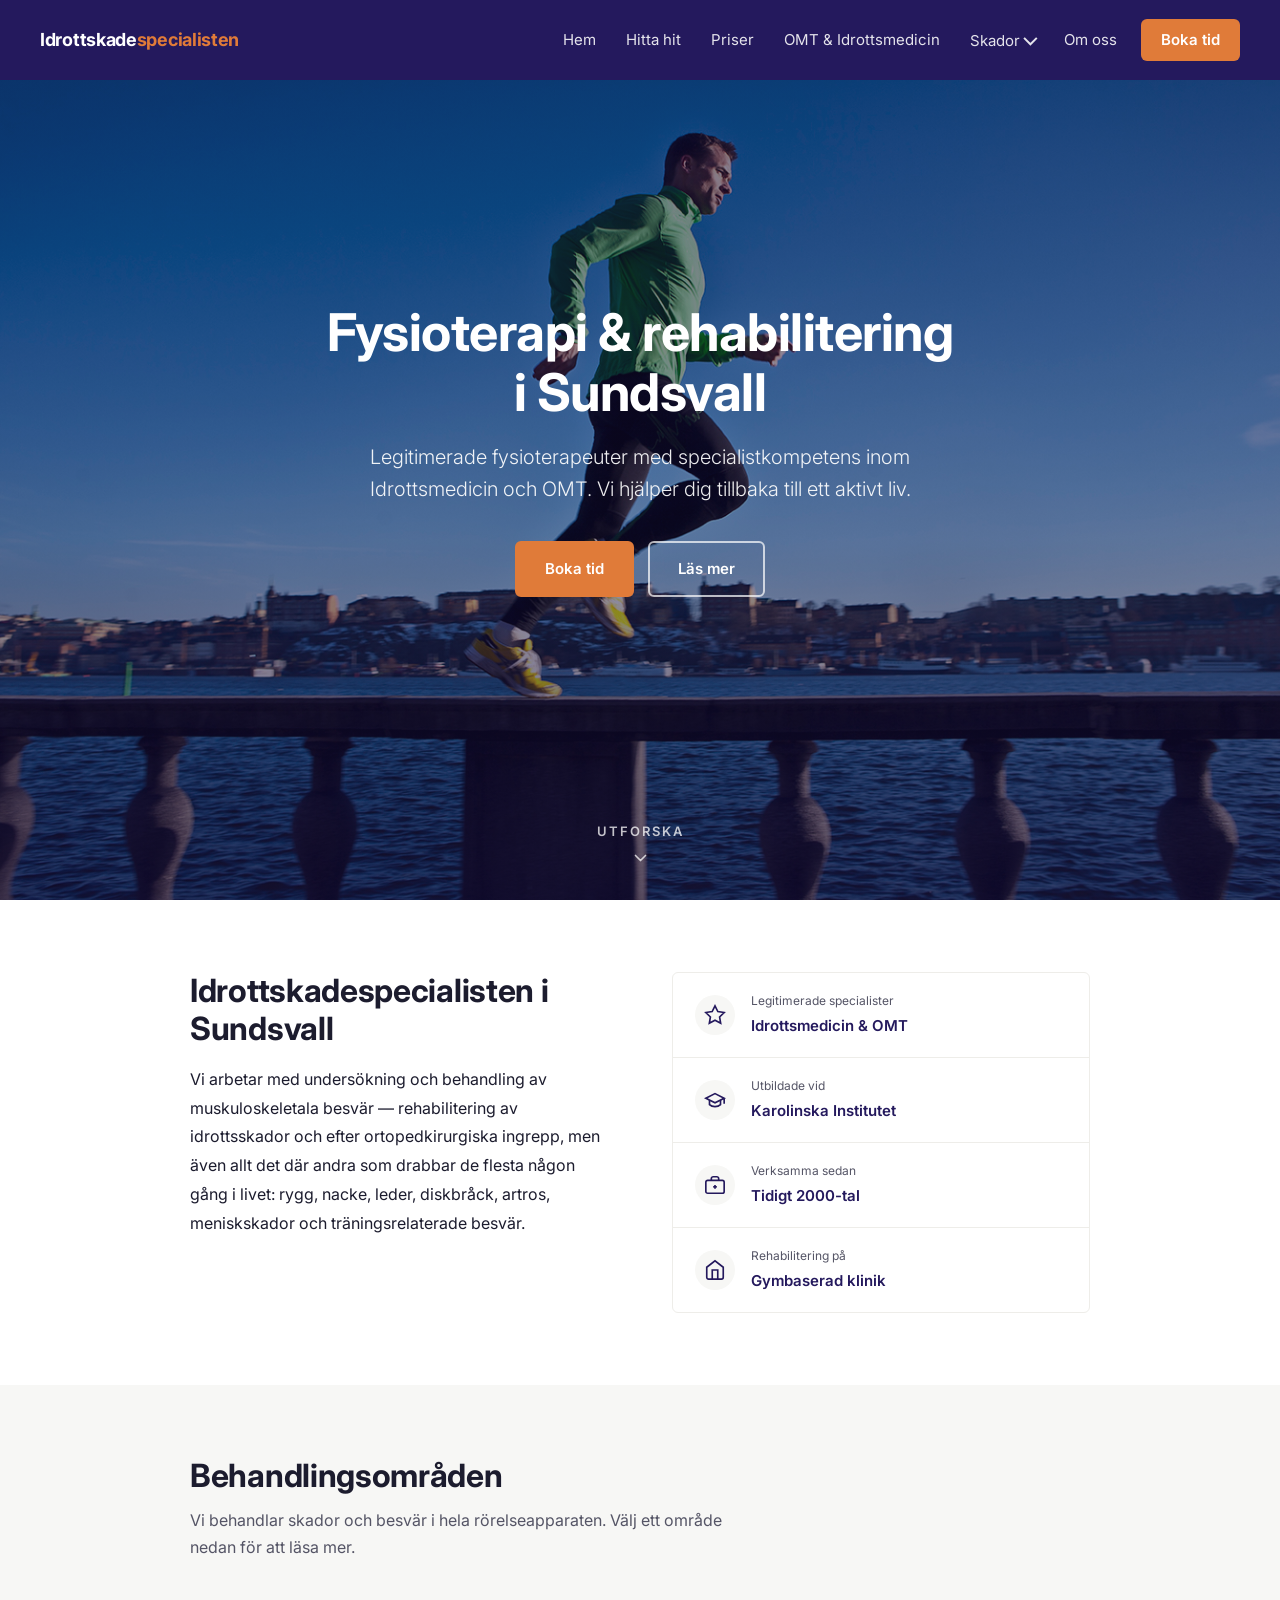
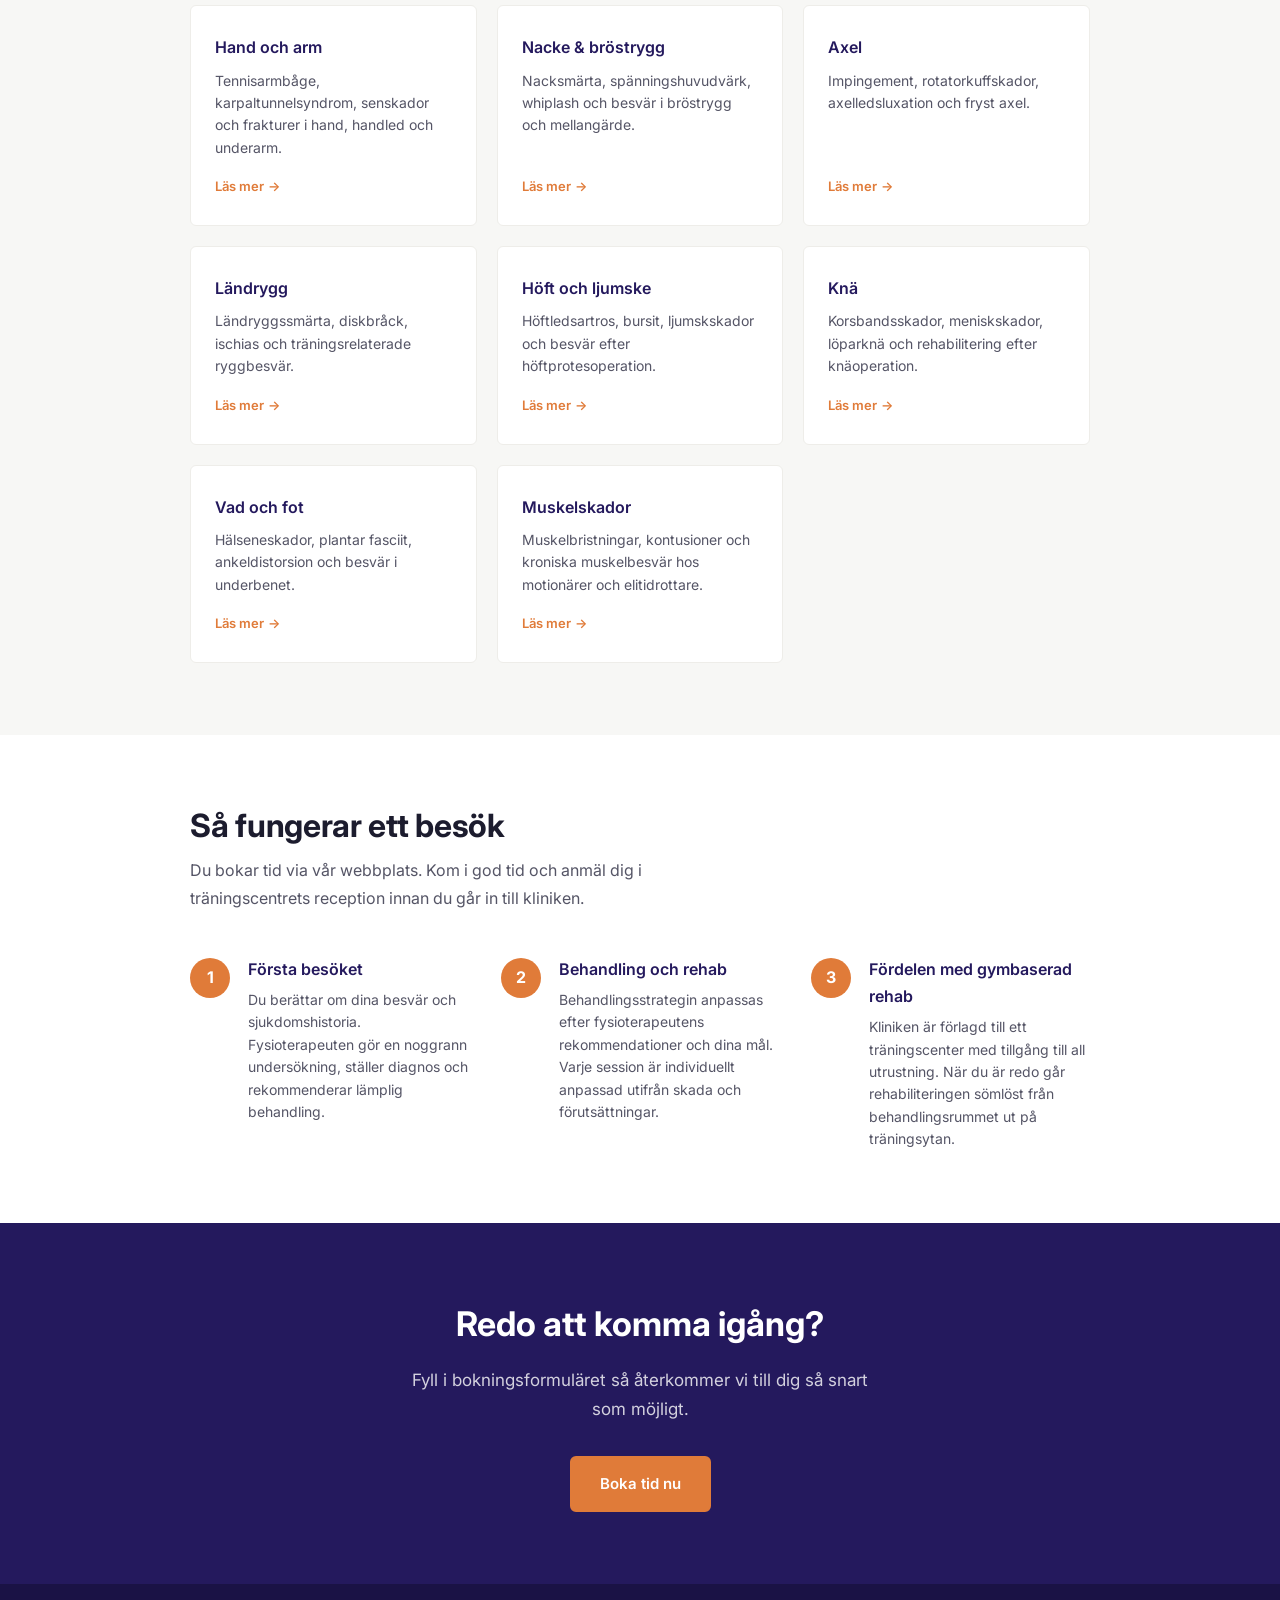
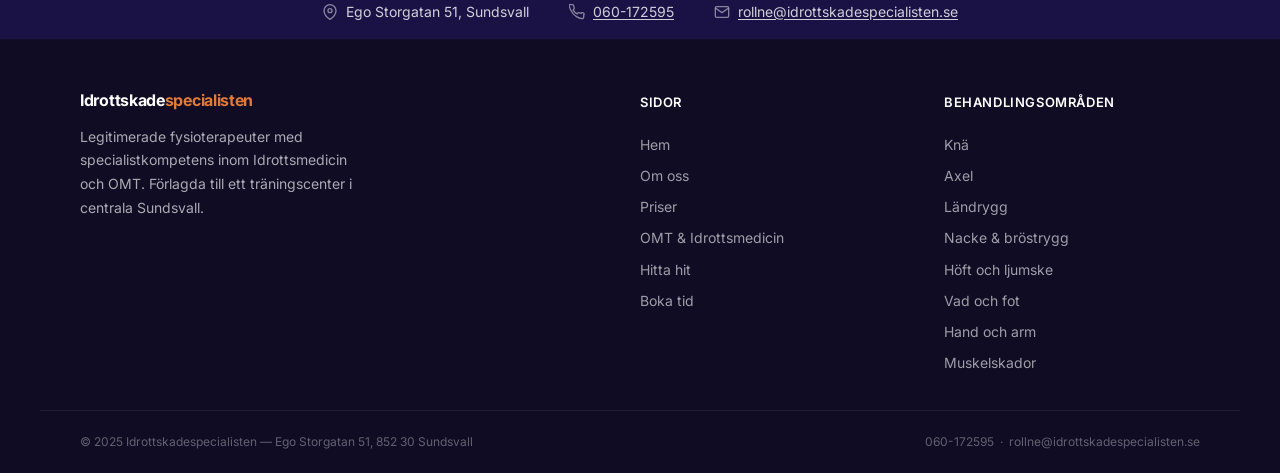
==== index.html @ f36bd12b "Initial production build" ====
<!DOCTYPE html>
<html lang="sv">
<head>
  <meta charset="UTF-8">
  <meta name="viewport" content="width=device-width, initial-scale=1.0">
  <title>Idrottskadespecialisten – Fysioterapi &amp; Rehab i Sundsvall</title>
  <meta name="description" content="Legitimerade fysioterapeuter med specialistkompetens inom Idrottsmedicin och OMT. Vi behandlar muskuloskeletala besvär, idrottsskador och rehabiliterar efter operation. Boka tid i Sundsvall.">
  <link rel="canonical" href="https://idrottskadespecialisten.se/">
  <meta property="og:title" content="Idrottskadespecialisten – Fysioterapi &amp; Rehab i Sundsvall">
  <meta property="og:description" content="Legitimerade fysioterapeuter med specialistkompetens inom Idrottsmedicin och OMT. Boka tid i Sundsvall.">
  <meta property="og:type" content="website">
  <meta property="og:url" content="https://idrottskadespecialisten.se/">
  <meta property="og:locale" content="sv_SE">
  <link rel="icon" type="image/png" href="images/favicon.png">
  <link rel="preconnect" href="https://fonts.googleapis.com">
  <link rel="preconnect" href="https://fonts.gstatic.com" crossorigin>
  <link href="https://fonts.googleapis.com/css2?family=Inter:wght@300;400;600;700&display=swap" rel="stylesheet">
  <link rel="stylesheet" href="css/style.css">
  <script type="application/ld+json">
  {
    "@context": "https://schema.org",
    "@type": "MedicalBusiness",
    "name": "Idrottskadespecialisten",
    "description": "Fysioterapi, rehabilitering och behandling av idrottsskador och muskuloskeletala besvär i Sundsvall",
    "url": "https://idrottskadespecialisten.se",
    "telephone": "060-172595",
    "email": "rollne@idrottskadespecialisten.se",
    "address": {
      "@type": "PostalAddress",
      "streetAddress": "Ego Storgatan 51",
      "addressLocality": "Sundsvall",
      "postalCode": "852 30",
      "addressCountry": "SE"
    },
    "medicalSpecialty": ["Physiotherapy", "Sports Medicine"],
    "employee": [
      {
        "@type": "Person",
        "name": "Tobias Rollne",
        "jobTitle": "Legitimerad fysioterapeut, specialist Idrottsmedicin & OMT"
      },
      {
        "@type": "Person",
        "name": "Beatrice Rollne",
        "jobTitle": "Legitimerad fysioterapeut, specialist Idrottsmedicin & OMT"
      }
    ]
  }
  </script>
</head>
<body>

<a class="skip-link" href="#main">Hoppa till innehåll</a>

<!-- ===================== HEADER / NAV ===================== -->
<header class="site-header">
  <div class="nav-inner">
    <a href="/" class="site-logo">Idrottskade<span>specialisten</span></a>

    <nav aria-label="Huvudmeny">
      <ul class="nav-list">
        <li><a href="/">Hem</a></li>
        <li><a href="/hitta-hit/">Hitta hit</a></li>
        <li><a href="/priser/">Priser</a></li>
        <li><a href="/omt-idrottsmedicin/">OMT &amp; Idrottsmedicin</a></li>
        <li class="has-dropdown">
          <button aria-expanded="false" aria-haspopup="true">
            Skador <span class="chevron" aria-hidden="true"></span>
          </button>
          <ul class="dropdown" role="menu">
            <li><a href="/hand-arm/" role="menuitem">Hand och arm</a></li>
            <li><a href="/nacke/" role="menuitem">Nacke &amp; bröstrygg</a></li>
            <li><a href="/axel/" role="menuitem">Axel</a></li>
            <li><a href="/landrygg/" role="menuitem">Ländrygg</a></li>
            <li><a href="/hoft-ljumske/" role="menuitem">Höft och ljumske</a></li>
            <li><a href="/knaled/" role="menuitem">Knä</a></li>
            <li><a href="/vad-fot/" role="menuitem">Vad och fot</a></li>
            <li><a href="/muskelskador/" role="menuitem">Muskelskador</a></li>
          </ul>
        </li>
        <li><a href="/om-oss/">Om oss</a></li>
        <li><a href="/bokning/" class="nav-book">Boka tid</a></li>
      </ul>
    </nav>

    <button class="nav-toggle" id="nav-toggle" aria-label="Öppna meny" aria-expanded="false" aria-controls="nav-mobile">
      <span></span><span></span><span></span>
    </button>
  </div>
</header>

<!-- Mobile nav -->
<nav id="nav-mobile" class="nav-mobile" aria-label="Mobilmeny">
  <a href="/">Hem</a>
  <a href="/hitta-hit/">Hitta hit</a>
  <a href="/priser/">Priser</a>
  <a href="/omt-idrottsmedicin/">OMT &amp; Idrottsmedicin</a>
  <div class="sub-group">
    <a href="/hand-arm/">Hand och arm</a>
    <a href="/nacke/">Nacke &amp; bröstrygg</a>
    <a href="/axel/">Axel</a>
    <a href="/landrygg/">Ländrygg</a>
    <a href="/hoft-ljumske/">Höft och ljumske</a>
    <a href="/knaled/">Knä</a>
    <a href="/vad-fot/">Vad och fot</a>
    <a href="/muskelskador/">Muskelskador</a>
  </div>
  <a href="/om-oss/">Om oss</a>
  <a href="/bokning/" class="book-mobile">Boka tid</a>
</nav>

<!-- ===================== HERO ===================== -->
<section class="hero" aria-label="Välkommen">
  <div class="hero-content">
    <h1>Fysioterapi &amp; rehabilitering i Sundsvall</h1>
    <p>Legitimerade fysioterapeuter med specialistkompetens inom Idrottsmedicin och OMT. Vi hjälper dig tillbaka till ett aktivt liv.</p>
    <div class="hero-actions">
      <a href="/bokning/" class="btn btn-primary">Boka tid</a>
      <a href="#main" class="btn btn-outline">Läs mer</a>
    </div>
  </div>
  <div class="hero-scroll" aria-hidden="true">
    <span>Utforska</span>
    <svg width="20" height="20" viewBox="0 0 24 24" fill="none" stroke="currentColor" stroke-width="2" stroke-linecap="round" stroke-linejoin="round"><polyline points="6 9 12 15 18 9"></polyline></svg>
  </div>
</section>

<!-- ===================== MAIN ===================== -->
<main id="main">

  <!-- Intro -->
  <section class="section" aria-labelledby="intro-heading">
    <div class="container">
      <div class="intro-layout">

        <div class="intro-text">
          <h2 class="section-heading" id="intro-heading">Idrottskadespecialisten i Sundsvall</h2>
          <div class="prose">
            <p>Vi arbetar med undersökning och behandling av muskuloskeletala besvär — rehabilitering av idrottsskador och efter ortopedkirurgiska ingrepp, men även allt det där andra som drabbar de flesta någon gång i livet: rygg, nacke, leder, diskbråck, artros, meniskskador och träningsrelaterade besvär.</p>
          </div>
        </div>

        <div class="intro-credentials">
          <div class="credential">
            <div class="credential-icon" aria-hidden="true">
              <svg width="22" height="22" viewBox="0 0 24 24" fill="none" stroke="currentColor" stroke-width="1.8"><path d="M12 2l3.09 6.26L22 9.27l-5 4.87 1.18 6.88L12 17.77l-6.18 3.25L7 14.14 2 9.27l6.91-1.01L12 2z"/></svg>
            </div>
            <div>
              <p class="credential-label">Legitimerade specialister</p>
              <p class="credential-value">Idrottsmedicin &amp; OMT</p>
            </div>
          </div>
          <div class="credential">
            <div class="credential-icon" aria-hidden="true">
              <svg width="22" height="22" viewBox="0 0 24 24" fill="none" stroke="currentColor" stroke-width="1.8"><path d="M22 10v6M2 10l10-5 10 5-10 5z"/><path d="M6 12v5c3 3 9 3 12 0v-5"/></svg>
            </div>
            <div>
              <p class="credential-label">Utbildade vid</p>
              <p class="credential-value">Karolinska Institutet</p>
            </div>
          </div>
          <div class="credential">
            <div class="credential-icon" aria-hidden="true">
              <svg width="22" height="22" viewBox="0 0 24 24" fill="none" stroke="currentColor" stroke-width="1.8"><rect x="2" y="7" width="20" height="14" rx="2"/><path d="M16 7V5a2 2 0 00-2-2h-4a2 2 0 00-2 2v2"/><line x1="12" y1="12" x2="12" y2="16"/><line x1="10" y1="14" x2="14" y2="14"/></svg>
            </div>
            <div>
              <p class="credential-label">Verksamma sedan</p>
              <p class="credential-value">Tidigt 2000-tal</p>
            </div>
          </div>
          <div class="credential">
            <div class="credential-icon" aria-hidden="true">
              <svg width="22" height="22" viewBox="0 0 24 24" fill="none" stroke="currentColor" stroke-width="1.8"><path d="M3 9l9-7 9 7v11a2 2 0 01-2 2H5a2 2 0 01-2-2z"/><polyline points="9 22 9 12 15 12 15 22"/></svg>
            </div>
            <div>
              <p class="credential-label">Rehabilitering på</p>
              <p class="credential-value">Gymbaserad klinik</p>
            </div>
          </div>
        </div>

      </div>
    </div>
  </section>

  <!-- Treatment areas -->
  <section class="section section-alt" aria-labelledby="skador-heading">
    <div class="container">
      <h2 class="section-heading" id="skador-heading">Behandlingsområden</h2>
      <p class="section-sub">Vi behandlar skador och besvär i hela rörelseapparaten. Välj ett område nedan för att läsa mer.</p>
      <div class="cards-grid">
        <a href="/hand-arm/" class="card">
          <h3>Hand och arm</h3>
          <p>Tennisarmbåge, karpaltunnelsyndrom, senskador och frakturer i hand, handled och underarm.</p>
          <span class="card-arrow">Läs mer</span>
        </a>
        <a href="/nacke/" class="card">
          <h3>Nacke &amp; bröstrygg</h3>
          <p>Nacksmärta, spänningshuvudvärk, whiplash och besvär i bröstrygg och mellangärde.</p>
          <span class="card-arrow">Läs mer</span>
        </a>
        <a href="/axel/" class="card">
          <h3>Axel</h3>
          <p>Impingement, rotatorkuffskador, axelledsluxation och fryst axel.</p>
          <span class="card-arrow">Läs mer</span>
        </a>
        <a href="/landrygg/" class="card">
          <h3>Ländrygg</h3>
          <p>Ländryggssmärta, diskbråck, ischias och träningsrelaterade ryggbesvär.</p>
          <span class="card-arrow">Läs mer</span>
        </a>
        <a href="/hoft-ljumske/" class="card">
          <h3>Höft och ljumske</h3>
          <p>Höftledsartros, bursit, ljumskskador och besvär efter höftprotesoperation.</p>
          <span class="card-arrow">Läs mer</span>
        </a>
        <a href="/knaled/" class="card">
          <h3>Knä</h3>
          <p>Korsbandsskador, meniskskador, löparknä och rehabilitering efter knäoperation.</p>
          <span class="card-arrow">Läs mer</span>
        </a>
        <a href="/vad-fot/" class="card">
          <h3>Vad och fot</h3>
          <p>Hälseneskador, plantar fasciit, ankeldistorsion och besvär i underbenet.</p>
          <span class="card-arrow">Läs mer</span>
        </a>
        <a href="/muskelskador/" class="card">
          <h3>Muskelskador</h3>
          <p>Muskelbristningar, kontusioner och kroniska muskelbesvär hos motionärer och elitidrottare.</p>
          <span class="card-arrow">Läs mer</span>
        </a>
      </div>
    </div>
  </section>

  <!-- How a visit works -->
  <section class="section" aria-labelledby="besok-heading">
    <div class="container">
      <h2 class="section-heading" id="besok-heading">Så fungerar ett besök</h2>
      <p class="section-sub">Du bokar tid via vår webbplats. Kom i god tid och anmäl dig i träningscentrets reception innan du går in till kliniken.</p>
      <div class="steps">
        <div class="step">
          <div class="step-num" aria-hidden="true">1</div>
          <div class="step-body">
            <h3>Första besöket</h3>
            <p>Du berättar om dina besvär och sjukdomshistoria. Fysioterapeuten gör en noggrann undersökning, ställer diagnos och rekommenderar lämplig behandling.</p>
          </div>
        </div>
        <div class="step">
          <div class="step-num" aria-hidden="true">2</div>
          <div class="step-body">
            <h3>Behandling och rehab</h3>
            <p>Behandlingsstrategin anpassas efter fysioterapeutens rekommendationer och dina mål. Varje session är individuellt anpassad utifrån skada och förutsättningar.</p>
          </div>
        </div>
        <div class="step">
          <div class="step-num" aria-hidden="true">3</div>
          <div class="step-body">
            <h3>Fördelen med gymbaserad rehab</h3>
            <p>Kliniken är förlagd till ett träningscenter med tillgång till all utrustning. När du är redo går rehabiliteringen sömlöst från behandlingsrummet ut på träningsytan.</p>
          </div>
        </div>
      </div>
    </div>
  </section>

  <!-- CTA -->
  <section class="cta-banner" aria-labelledby="cta-heading">
    <h2 id="cta-heading">Redo att komma igång?</h2>
    <p>Fyll i bokningsformuläret så återkommer vi till dig så snart som möjligt.</p>
    <a href="/bokning/" class="btn btn-primary">Boka tid nu</a>
  </section>

</main>

<!-- ===================== INFO STRIP ===================== -->
<div class="info-strip" aria-label="Kontaktinformation">
  <div class="info-item">
    <svg width="16" height="16" viewBox="0 0 24 24" fill="none" stroke="currentColor" stroke-width="2" aria-hidden="true"><path d="M21 10c0 7-9 13-9 13s-9-6-9-13a9 9 0 0118 0z"/><circle cx="12" cy="10" r="3"/></svg>
    Ego Storgatan 51, Sundsvall
  </div>
  <div class="info-item">
    <svg width="16" height="16" viewBox="0 0 24 24" fill="none" stroke="currentColor" stroke-width="2" aria-hidden="true"><path d="M22 16.92v3a2 2 0 01-2.18 2 19.79 19.79 0 01-8.63-3.07A19.5 19.5 0 013.07 9.8a19.79 19.79 0 01-3.07-8.68A2 2 0 012 .99h3a2 2 0 012 1.72c.127.96.361 1.903.7 2.81a2 2 0 01-.45 2.11L6.09 8.91a16 16 0 006 6l1.27-1.27a2 2 0 012.11-.45c.907.339 1.85.573 2.81.7A2 2 0 0122 16.92z"/></svg>
    <a href="tel:060172595">060-172595</a>
  </div>
  <div class="info-item">
    <svg width="16" height="16" viewBox="0 0 24 24" fill="none" stroke="currentColor" stroke-width="2" aria-hidden="true"><path d="M4 4h16c1.1 0 2 .9 2 2v12c0 1.1-.9 2-2 2H4c-1.1 0-2-.9-2-2V6c0-1.1.9-2 2-2z"/><polyline points="22,6 12,13 2,6"/></svg>
    <a href="mailto:rollne@idrottskadespecialisten.se">rollne@idrottskadespecialisten.se</a>
  </div>
</div>

<!-- ===================== FOOTER ===================== -->
<footer class="site-footer">
  <div class="footer-inner">
    <div class="footer-brand">
      <span class="site-logo">Idrottskade<span>specialisten</span></span>
      <p>Legitimerade fysioterapeuter med specialistkompetens inom Idrottsmedicin och OMT. Förlagda till ett träningscenter i centrala Sundsvall.</p>
    </div>
    <div class="footer-col">
      <h4>Sidor</h4>
      <a href="/">Hem</a>
      <a href="/om-oss/">Om oss</a>
      <a href="/priser/">Priser</a>
      <a href="/omt-idrottsmedicin/">OMT &amp; Idrottsmedicin</a>
      <a href="/hitta-hit/">Hitta hit</a>
      <a href="/bokning/">Boka tid</a>
    </div>
    <div class="footer-col">
      <h4>Behandlingsområden</h4>
      <a href="/knaled/">Knä</a>
      <a href="/axel/">Axel</a>
      <a href="/landrygg/">Ländrygg</a>
      <a href="/nacke/">Nacke &amp; bröstrygg</a>
      <a href="/hoft-ljumske/">Höft och ljumske</a>
      <a href="/vad-fot/">Vad och fot</a>
      <a href="/hand-arm/">Hand och arm</a>
      <a href="/muskelskador/">Muskelskador</a>
    </div>
  </div>
  <div class="footer-bottom">
    <span>&copy; 2025 Idrottskadespecialisten &mdash; Ego Storgatan 51, 852 30 Sundsvall</span>
    <span><a href="tel:060172595">060-172595</a> &nbsp;&middot;&nbsp; <a href="mailto:rollne@idrottskadespecialisten.se">rollne@idrottskadespecialisten.se</a></span>
  </div>
</footer>

<script src="js/main.js"></script>
</body>
</html>
---- css/style.css ----
/* ============================================================
   IDROTTSKADESPECIALISTEN — Main Stylesheet
   ============================================================ */

/* ------------------------------------------------------------
   1. Custom properties (design tokens)
   ------------------------------------------------------------ */
:root {
  --navy:       #24195d;
  --navy-dark:  #1a1245;
  --navy-light: #2d2275;
  --accent:     #e07b39;
  --accent-hover: #c86825;
  --white:      #ffffff;
  --off-white:  #f7f7f5;
  --grey-light: #eeede9;
  --grey-mid:   #999;
  --text:       #1c1c2e;
  --text-muted: #555566;

  --font: 'Inter', system-ui, -apple-system, sans-serif;

  --max-w: 900px;
  --nav-h: 80px;

  --radius: 6px;
  --shadow: 0 2px 12px rgba(0,0,0,0.10);
  --transition: 0.2s ease;
}

/* ------------------------------------------------------------
   2. Reset & base
   ------------------------------------------------------------ */
*, *::before, *::after {
  box-sizing: border-box;
  margin: 0;
  padding: 0;
}

html {
  scroll-behavior: smooth;
  -webkit-text-size-adjust: 100%;
}

body {
  font-family: var(--font);
  font-size: 16px;
  line-height: 1.7;
  color: var(--text);
  background: var(--white);
  min-height: 100vh;
  display: flex;
  flex-direction: column;
}

img {
  max-width: 100%;
  height: auto;
  display: block;
}

a {
  color: inherit;
  text-decoration: none;
}

ul, ol {
  list-style: none;
}

/* ------------------------------------------------------------
   3. Focus styles (accessibility)
   ------------------------------------------------------------ */

/* Default: accent-coloured outline for light backgrounds */
:focus-visible {
  outline: 2px solid var(--accent);
  outline-offset: 3px;
  border-radius: 2px;
}

/* Nav and mobile nav sit on dark navy — use white outline instead */
.nav-list a:focus-visible,
.nav-list button:focus-visible,
.nav-toggle:focus-visible,
.dropdown a:focus-visible,
.nav-mobile a:focus-visible {
  outline: 2px solid rgba(255,255,255,0.90);
  outline-offset: 2px;
}

/* Cards: keep navy outline so it reads against the white card surface */
.card:focus-visible {
  outline: 2px solid var(--navy);
  outline-offset: 2px;
}

/* Footer / info-strip links sit on very dark backgrounds */
.footer-col a:focus-visible,
.footer-bottom a:focus-visible,
.info-strip a:focus-visible {
  outline: 2px solid rgba(255,255,255,0.80);
  outline-offset: 2px;
}

/* ------------------------------------------------------------
   3b. Skip link (accessibility)
   ------------------------------------------------------------ */
.skip-link {
  position: absolute;
  left: -9999px;
  top: 0;
  background: var(--navy);
  color: var(--white);
  padding: 10px 20px;
  font-size: 14px;
  z-index: 9999;
}
.skip-link:focus {
  left: 0;
}

/* ------------------------------------------------------------
   4. Navigation
   ------------------------------------------------------------ */
.site-header {
  position: fixed;
  top: 0;
  left: 0;
  width: 100%;
  height: var(--nav-h);
  background: var(--navy);
  z-index: 100;
  display: flex;
  align-items: center;
}

.nav-inner {
  width: 100%;
  max-width: 1280px;
  margin: 0 auto;
  padding: 0 40px;
  display: flex;
  align-items: center;
  justify-content: space-between;
  gap: 24px;
}

/* Logotype */
.site-logo {
  font-size: 18px;
  font-weight: 700;
  letter-spacing: -0.3px;
  color: var(--white);
  white-space: nowrap;
  line-height: 1.2;
}
.site-logo span {
  color: var(--accent);
}

/* Main nav list */
.nav-list {
  display: flex;
  align-items: center;
  gap: 2px;
}

.nav-list > li {
  position: relative;
}

.nav-list a,
.nav-list button {
  display: flex;
  align-items: center;
  gap: 4px;
  padding: 8px 14px;
  font-family: var(--font);
  font-size: 15px;
  font-weight: 400;
  color: rgba(255,255,255,0.88);
  background: none;
  border: none;
  border-radius: var(--radius);
  cursor: pointer;
  white-space: nowrap;
  transition: color var(--transition), background var(--transition);
}

.nav-list a:hover,
.nav-list button:hover,
.nav-list a.current,
.nav-list button.current {
  color: var(--white);
  background: rgba(255,255,255,0.12);
}

/* Dropdown chevron */
.nav-list button .chevron {
  width: 10px;
  height: 10px;
  border-right: 2px solid currentColor;
  border-bottom: 2px solid currentColor;
  transform: rotate(45deg) translateY(-2px);
  transition: transform var(--transition);
  flex-shrink: 0;
}
.nav-list button[aria-expanded="true"] .chevron {
  transform: rotate(225deg) translateY(-2px);
}

/* Book button in nav */
.nav-book {
  margin-left: 8px;
  padding: 8px 20px !important;
  background: var(--accent) !important;
  color: var(--white) !important;
  font-weight: 600 !important;
  border-radius: var(--radius) !important;
}
.nav-book:hover {
  background: var(--accent-hover) !important;
}

/* Dropdown menu */
.dropdown {
  position: absolute;
  top: calc(100% + 6px);
  left: 0;
  min-width: 210px;
  background: var(--navy-dark);
  border-radius: var(--radius);
  box-shadow: var(--shadow);
  padding: 6px 0;
  opacity: 0;
  visibility: hidden;
  transform: translateY(-6px);
  transition: opacity var(--transition), transform var(--transition), visibility var(--transition);
  z-index: 200;
}

.nav-list li:last-child .dropdown {
  left: auto;
  right: 0;
}

.dropdown.open {
  opacity: 1;
  visibility: visible;
  transform: translateY(0);
}

.dropdown a {
  display: block;
  padding: 9px 18px;
  font-size: 14px;
  border-radius: 0;
}

.dropdown a:hover {
  background: rgba(255,255,255,0.10);
}

/* Hamburger */
.nav-toggle {
  display: none;
  flex-direction: column;
  justify-content: center;
  gap: 5px;
  width: 40px;
  height: 40px;
  background: none;
  border: none;
  cursor: pointer;
  padding: 6px;
  flex-shrink: 0;
}
.nav-toggle span {
  display: block;
  height: 2px;
  background: var(--white);
  border-radius: 2px;
  transition: transform 0.3s ease, opacity 0.3s ease;
}
.nav-toggle.open span:nth-child(1) { transform: translateY(7px) rotate(45deg); }
.nav-toggle.open span:nth-child(2) { opacity: 0; }
.nav-toggle.open span:nth-child(3) { transform: translateY(-7px) rotate(-45deg); }

/* Mobile nav overlay */
.nav-mobile {
  display: none;
  position: fixed;
  top: var(--nav-h);
  left: 0;
  width: 100%;
  height: calc(100vh - var(--nav-h));
  background: var(--navy);
  overflow-y: auto;
  z-index: 99;
  padding: 16px 0 60px;
}
.nav-mobile.open {
  display: block;
}
.nav-mobile a,
.nav-mobile button {
  display: block;
  width: 100%;
  padding: 15px 28px;
  font-family: var(--font);
  font-size: 17px;
  font-weight: 400;
  color: var(--white);
  background: none;
  border: none;
  border-top: 1px solid rgba(255,255,255,0.10);
  text-align: left;
  cursor: pointer;
}
.nav-mobile .sub-group a {
  padding-left: 48px;
  font-size: 15px;
  color: rgba(255,255,255,0.80);
}
.nav-mobile .book-mobile {
  margin: 20px 28px 0;
  width: calc(100% - 56px);
  background: var(--accent) !important;
  border-radius: var(--radius);
  border-top: none !important;
  text-align: center;
  font-weight: 600 !important;
}

/* ------------------------------------------------------------
   5. Page hero (homepage)
   ------------------------------------------------------------ */
.hero {
  position: relative;
  height: 100vh;
  min-height: 560px;
  display: flex;
  align-items: center;
  justify-content: center;
  background-image: url('../images/bg1.jpg');
  background-size: cover;
  background-position: center top;
  background-repeat: no-repeat;
  text-align: center;
  color: var(--white);
}

.hero::after {
  content: '';
  position: absolute;
  inset: 0;
  background: linear-gradient(
    to bottom,
    rgba(20,13,60,0.55) 0%,
    rgba(20,13,60,0.45) 60%,
    rgba(20,13,60,0.65) 100%
  );
}

.hero-content {
  position: relative;
  z-index: 1;
  max-width: 680px;
  padding: 0 24px;
}

.hero-content h1 {
  font-size: clamp(28px, 5vw, 52px);
  font-weight: 700;
  line-height: 1.15;
  letter-spacing: -0.5px;
  margin-bottom: 18px;
}

.hero-content p {
  font-size: clamp(16px, 2vw, 20px);
  font-weight: 300;
  line-height: 1.6;
  margin-bottom: 36px;
  opacity: 0.92;
}

.hero-actions {
  display: flex;
  gap: 14px;
  justify-content: center;
  flex-wrap: wrap;
}

.hero-scroll {
  position: absolute;
  bottom: 32px;
  left: 50%;
  transform: translateX(-50%);
  z-index: 1;
  display: flex;
  flex-direction: column;
  align-items: center;
  gap: 6px;
  color: rgba(255,255,255,0.75);
  font-size: 13px;
  font-weight: 600;
  letter-spacing: 2px;
  text-transform: uppercase;
  animation: heroBob 2s ease-in-out infinite;
}

@keyframes heroBob {
  0%, 100% { transform: translateX(-50%) translateY(0); }
  50%       { transform: translateX(-50%) translateY(8px); }
}

/* ------------------------------------------------------------
   6. Page banner (sub-pages — replaces hero)
   ------------------------------------------------------------ */
.page-banner {
  margin-top: var(--nav-h);
  background: var(--navy);
  padding: 52px 40px;
  text-align: center;
  color: var(--white);
}
.page-banner h1 {
  font-size: clamp(24px, 4vw, 40px);
  font-weight: 700;
  letter-spacing: -0.3px;
  line-height: 1.2;
}
.page-banner .breadcrumb {
  margin-top: 10px;
  font-size: 13px;
  color: rgba(255,255,255,0.60);
}
.page-banner .breadcrumb a {
  color: rgba(255,255,255,0.60);
  text-decoration: underline;
  text-underline-offset: 2px;
}

/* ------------------------------------------------------------
   7. Buttons
   ------------------------------------------------------------ */
.btn {
  display: inline-block;
  padding: 13px 28px;
  font-family: var(--font);
  font-size: 15px;
  font-weight: 600;
  border-radius: var(--radius);
  cursor: pointer;
  border: 2px solid transparent;
  transition: background var(--transition), color var(--transition), border-color var(--transition);
  text-align: center;
}

.btn-primary {
  background: var(--accent);
  color: var(--white);
  border-color: var(--accent);
}
.btn-primary:hover {
  background: var(--accent-hover);
  border-color: var(--accent-hover);
}

.btn-outline {
  background: transparent;
  color: var(--white);
  border-color: rgba(255,255,255,0.7);
}
.btn-outline:hover {
  background: rgba(255,255,255,0.12);
  border-color: var(--white);
}

.btn-navy {
  background: var(--navy);
  color: var(--white);
  border-color: var(--navy);
}
.btn-navy:hover {
  background: var(--navy-dark);
  border-color: var(--navy-dark);
}

/* ------------------------------------------------------------
   8. Layout containers & sections
   ------------------------------------------------------------ */
main {
  flex: 1;
}

.section {
  padding: 72px 40px;
}

.section-alt {
  background: var(--off-white);
}

.section-navy {
  background: var(--navy);
  color: var(--white);
}

.container {
  max-width: var(--max-w);
  margin: 0 auto;
}

.container-wide {
  max-width: 1200px;
  margin: 0 auto;
}

/* Section headings */
.section-heading {
  font-size: clamp(22px, 3vw, 32px);
  font-weight: 700;
  letter-spacing: -0.3px;
  line-height: 1.2;
  margin-bottom: 12px;
}

.section-sub {
  font-size: 16px;
  color: var(--text-muted);
  margin-bottom: 44px;
  max-width: 560px;
}

.section-navy .section-sub {
  color: rgba(255,255,255,0.70);
}

/* ------------------------------------------------------------
   9. Intro / text content
   ------------------------------------------------------------ */
.prose p {
  margin-bottom: 1.1em;
  font-size: 16px;
  line-height: 1.8;
  color: var(--text);
}
.prose p:last-child {
  margin-bottom: 0;
}
.prose h2 {
  font-size: 22px;
  font-weight: 700;
  margin: 1.8em 0 0.6em;
  color: var(--navy);
}
.prose h3 {
  font-size: 18px;
  font-weight: 600;
  margin: 1.4em 0 0.5em;
  color: var(--navy);
}
.prose ul,
.prose ol {
  padding-left: 1.4em;
  margin-bottom: 1em;
}
.prose ul { list-style: disc; }
.prose ol { list-style: decimal; }
.prose li {
  margin-bottom: 0.4em;
  line-height: 1.7;
}
.prose a {
  color: var(--navy);
  text-decoration: underline;
  text-underline-offset: 2px;
}

/* ------------------------------------------------------------
   10a. Homepage intro layout
   ------------------------------------------------------------ */
.intro-layout {
  display: grid;
  grid-template-columns: 1fr 1fr;
  gap: 64px;
  align-items: start;
}

.intro-text .section-heading {
  margin-bottom: 16px;
}

.method-tags {
  display: flex;
  flex-wrap: wrap;
  gap: 8px;
  margin-top: 24px;
}

.method-tags span {
  display: inline-block;
  padding: 5px 12px;
  font-size: 13px;
  color: var(--navy);
  background: var(--off-white);
  border: 1px solid var(--grey-light);
  border-radius: 20px;
}

.intro-credentials {
  display: flex;
  flex-direction: column;
  gap: 0;
  border: 1px solid var(--grey-light);
  border-radius: var(--radius);
  overflow: hidden;
}

.credential {
  display: flex;
  align-items: center;
  gap: 16px;
  padding: 18px 22px;
  border-bottom: 1px solid var(--grey-light);
}

.credential:last-child {
  border-bottom: none;
}

.credential-icon {
  flex-shrink: 0;
  width: 40px;
  height: 40px;
  background: var(--off-white);
  border-radius: 50%;
  display: flex;
  align-items: center;
  justify-content: center;
  color: var(--navy);
}

.credential-label {
  font-size: 12px;
  color: var(--text-muted);
  margin-bottom: 2px;
}

.credential-value {
  font-size: 15px;
  font-weight: 600;
  color: var(--navy);
}

@media (max-width: 700px) {
  .intro-layout {
    grid-template-columns: 1fr;
    gap: 36px;
  }
}

/* ------------------------------------------------------------
   10. Treatment cards grid
   ------------------------------------------------------------ */
.cards-grid {
  display: grid;
  grid-template-columns: repeat(auto-fill, minmax(240px, 1fr));
  gap: 20px;
}

.card {
  display: flex;
  flex-direction: column;
  background: var(--white);
  border: 1px solid var(--grey-light);
  border-radius: var(--radius);
  padding: 28px 24px;
  transition: box-shadow var(--transition), transform var(--transition), border-color var(--transition);
  text-decoration: none;
  color: var(--text);
}

.card:hover {
  box-shadow: var(--shadow);
  transform: translateY(-2px);
  border-color: var(--navy-light);
}

.card-icon {
  font-size: 28px;
  margin-bottom: 12px;
  line-height: 1;
}

.card h3 {
  font-size: 16px;
  font-weight: 600;
  color: var(--navy);
  margin-bottom: 8px;
}

.card p {
  font-size: 14px;
  color: var(--text-muted);
  line-height: 1.6;
  flex: 1;
}

.card-arrow {
  margin-top: 16px;
  font-size: 13px;
  font-weight: 600;
  color: var(--accent);
  display: flex;
  align-items: center;
  gap: 4px;
}
.card-arrow::after {
  content: '→';
}

/* ------------------------------------------------------------
   11. How a visit works — steps
   ------------------------------------------------------------ */
.steps {
  display: grid;
  grid-template-columns: repeat(auto-fill, minmax(260px, 1fr));
  gap: 32px;
  margin-top: 40px;
}

.step {
  display: flex;
  gap: 18px;
}

.step-num {
  flex-shrink: 0;
  width: 40px;
  height: 40px;
  background: var(--accent);
  color: var(--white);
  border-radius: 50%;
  display: flex;
  align-items: center;
  justify-content: center;
  font-size: 16px;
  font-weight: 700;
  margin-top: 2px;
}

.step-body h3 {
  font-size: 16px;
  font-weight: 600;
  margin-bottom: 6px;
  color: var(--navy);
}

.step-body p {
  font-size: 14px;
  color: var(--text-muted);
  line-height: 1.6;
}

/* ------------------------------------------------------------
   12. CTA banner
   ------------------------------------------------------------ */
.cta-banner {
  background: var(--navy);
  color: var(--white);
  text-align: center;
  padding: 72px 40px;
}

.cta-banner h2 {
  font-size: clamp(22px, 3vw, 34px);
  font-weight: 700;
  margin-bottom: 14px;
}

.cta-banner p {
  font-size: 17px;
  opacity: 0.80;
  margin-bottom: 32px;
  max-width: 480px;
  margin-left: auto;
  margin-right: auto;
}

/* ------------------------------------------------------------
   13. Info strip (phone / email / address)
   ------------------------------------------------------------ */
.info-strip {
  background: var(--navy-dark);
  color: rgba(255,255,255,0.80);
  padding: 16px 40px;
  display: flex;
  justify-content: center;
  gap: 40px;
  flex-wrap: wrap;
  font-size: 14px;
}

.info-strip a {
  color: rgba(255,255,255,0.80);
  text-decoration: underline;
  text-underline-offset: 2px;
}
.info-strip a:hover {
  color: var(--white);
}

.info-item {
  display: flex;
  align-items: center;
  gap: 8px;
}

.info-item svg {
  opacity: 0.60;
  flex-shrink: 0;
}

/* ------------------------------------------------------------
   14. Footer
   ------------------------------------------------------------ */
.site-footer {
  background: #0f0c24;
  color: rgba(255,255,255,0.65);
  font-size: 14px;
  line-height: 1.8;
}

.footer-inner {
  max-width: 1200px;
  margin: 0 auto;
  padding: 52px 40px 32px;
  display: grid;
  grid-template-columns: 2fr 1fr 1fr;
  gap: 48px;
}

.footer-brand .site-logo {
  font-size: 16px;
  margin-bottom: 14px;
  display: block;
}

.footer-brand p {
  font-size: 14px;
  line-height: 1.7;
  max-width: 280px;
}

.footer-col h4 {
  color: var(--white);
  font-size: 13px;
  font-weight: 600;
  letter-spacing: 0.6px;
  text-transform: uppercase;
  margin-bottom: 14px;
}

.footer-col a {
  display: block;
  color: rgba(255,255,255,0.60);
  padding: 3px 0;
  transition: color var(--transition);
}
.footer-col a:hover {
  color: var(--white);
}

.footer-bottom {
  border-top: 1px solid rgba(255,255,255,0.08);
  padding: 20px 40px;
  max-width: 1200px;
  margin: 0 auto;
  display: flex;
  justify-content: space-between;
  align-items: center;
  font-size: 12px;
  color: rgba(255,255,255,0.35);
  flex-wrap: wrap;
  gap: 8px;
}

/* ------------------------------------------------------------
   15. Form
   ------------------------------------------------------------ */
.form-group {
  margin-bottom: 20px;
}

.form-group label {
  display: block;
  font-size: 14px;
  font-weight: 600;
  margin-bottom: 6px;
  color: var(--text);
}

.form-group input,
.form-group textarea,
.form-group select {
  width: 100%;
  max-width: 480px;
  padding: 11px 14px;
  font-family: var(--font);
  font-size: 15px;
  color: var(--text);
  background: var(--white);
  border: 1.5px solid #ccc;
  border-radius: var(--radius);
  outline: none;
  transition: border-color var(--transition), box-shadow var(--transition);
}

.form-group input:focus,
.form-group textarea:focus,
.form-group select:focus {
  border-color: var(--navy);
  box-shadow: 0 0 0 3px rgba(36,25,93,0.12);
}

.form-group textarea {
  min-height: 120px;
  resize: vertical;
}

.form-note {
  font-size: 13px;
  color: var(--text-muted);
  margin-top: 6px;
}

.form-submit {
  margin-top: 8px;
}

/* Success / error messages */
.form-message {
  padding: 16px 20px;
  border-radius: var(--radius);
  font-size: 15px;
  margin-bottom: 24px;
  display: none;
}
.form-message.success {
  background: #d4edda;
  color: #155724;
  border: 1px solid #c3e6cb;
  display: block;
}
.form-message.error {
  background: #f8d7da;
  color: #721c24;
  border: 1px solid #f5c6cb;
  display: block;
}

/* ------------------------------------------------------------
   16. Page-specific: hitta-hit / map
   ------------------------------------------------------------ */
.map-wrap {
  border-radius: var(--radius);
  overflow: hidden;
  border: 1px solid var(--grey-light);
  aspect-ratio: 16/7;
}
.map-wrap iframe {
  width: 100%;
  height: 100%;
  border: none;
  display: block;
}

/* ------------------------------------------------------------
   17. Page-specific: om-oss staff
   ------------------------------------------------------------ */
.staff-profile {
  display: grid;
  grid-template-columns: 260px 1fr;
  gap: 52px;
  align-items: start;
}

.staff-profile img {
  width: 100%;
  border-radius: var(--radius);
  display: block;
  object-fit: cover;
  object-position: top;
}

.staff-profile-body h2 {
  font-size: clamp(22px, 3vw, 30px);
  font-weight: 700;
  color: var(--navy);
  margin-bottom: 4px;
}

.staff-profile-body .staff-title {
  font-size: 13px;
  font-weight: 600;
  color: var(--accent);
  text-transform: uppercase;
  letter-spacing: 0.6px;
  margin-bottom: 24px;
  display: block;
}

.staff-section-label {
  font-size: 11px;
  font-weight: 700;
  letter-spacing: 1px;
  text-transform: uppercase;
  color: var(--text-muted);
  margin: 20px 0 8px;
}

@media (max-width: 700px) {
  .staff-profile {
    grid-template-columns: 1fr;
    gap: 24px;
  }

  .staff-profile img {
    max-width: 240px;
  }
}

/* ------------------------------------------------------------
   18. Page-specific: priser table
   ------------------------------------------------------------ */
.price-table {
  width: 100%;
  border-collapse: collapse;
  font-size: 15px;
}

.price-table th,
.price-table td {
  padding: 14px 18px;
  text-align: left;
  border-bottom: 1px solid var(--grey-light);
}

.price-table th {
  font-weight: 600;
  font-size: 13px;
  text-transform: uppercase;
  letter-spacing: 0.5px;
  color: var(--text-muted);
  background: var(--off-white);
}

.price-table tr:last-child td {
  border-bottom: none;
}

.price-table td:last-child {
  font-weight: 600;
  color: var(--navy);
  white-space: nowrap;
}

/* ------------------------------------------------------------
   19. Utility classes
   ------------------------------------------------------------ */
.text-center { text-align: center; }
.mt-8  { margin-top: 8px; }
.mt-16 { margin-top: 16px; }
.mt-24 { margin-top: 24px; }
.mt-40 { margin-top: 40px; }
.mb-0  { margin-bottom: 0; }

.two-col {
  display: grid;
  grid-template-columns: 1fr 1fr;
  gap: 60px;
  align-items: start;
}

.highlight-box {
  background: var(--off-white);
  border-left: 4px solid var(--accent);
  padding: 20px 24px;
  border-radius: 0 var(--radius) var(--radius) 0;
  font-size: 15px;
  line-height: 1.7;
}

/* ------------------------------------------------------------
   20. Responsive
   ------------------------------------------------------------ */
@media (max-width: 960px) {
  .footer-inner {
    grid-template-columns: 1fr 1fr;
  }
  .footer-brand {
    grid-column: 1 / -1;
  }
  .two-col {
    grid-template-columns: 1fr;
    gap: 32px;
  }
}

@media (max-width: 700px) {
  :root {
    --nav-h: 64px;
  }

  .nav-inner {
    padding: 0 20px;
  }

  .nav-list {
    display: none;
  }

  .nav-toggle {
    display: flex;
  }

  .section {
    padding: 52px 20px;
  }

  .page-banner {
    padding: 40px 20px;
  }

  .info-strip {
    flex-direction: column;
    gap: 12px;
    padding: 20px;
    align-items: flex-start;
  }

  .footer-inner {
    grid-template-columns: 1fr;
    gap: 32px;
    padding: 40px 20px 24px;
  }

  .footer-brand {
    grid-column: auto;
  }

  .footer-bottom {
    padding: 16px 20px;
    flex-direction: column;
    text-align: center;
  }

  .cta-banner {
    padding: 52px 20px;
  }

  .cards-grid {
    grid-template-columns: 1fr 1fr;
  }

  .hero-content h1 {
    font-size: 28px;
  }

  .map-wrap {
    aspect-ratio: 4/3;
  }
}

@media (max-width: 420px) {
  .cards-grid {
    grid-template-columns: 1fr;
  }
}

@media (max-width: 500px) {
  .form-group input,
  .form-group textarea,
  .form-group select {
    max-width: 100%;
  }
}
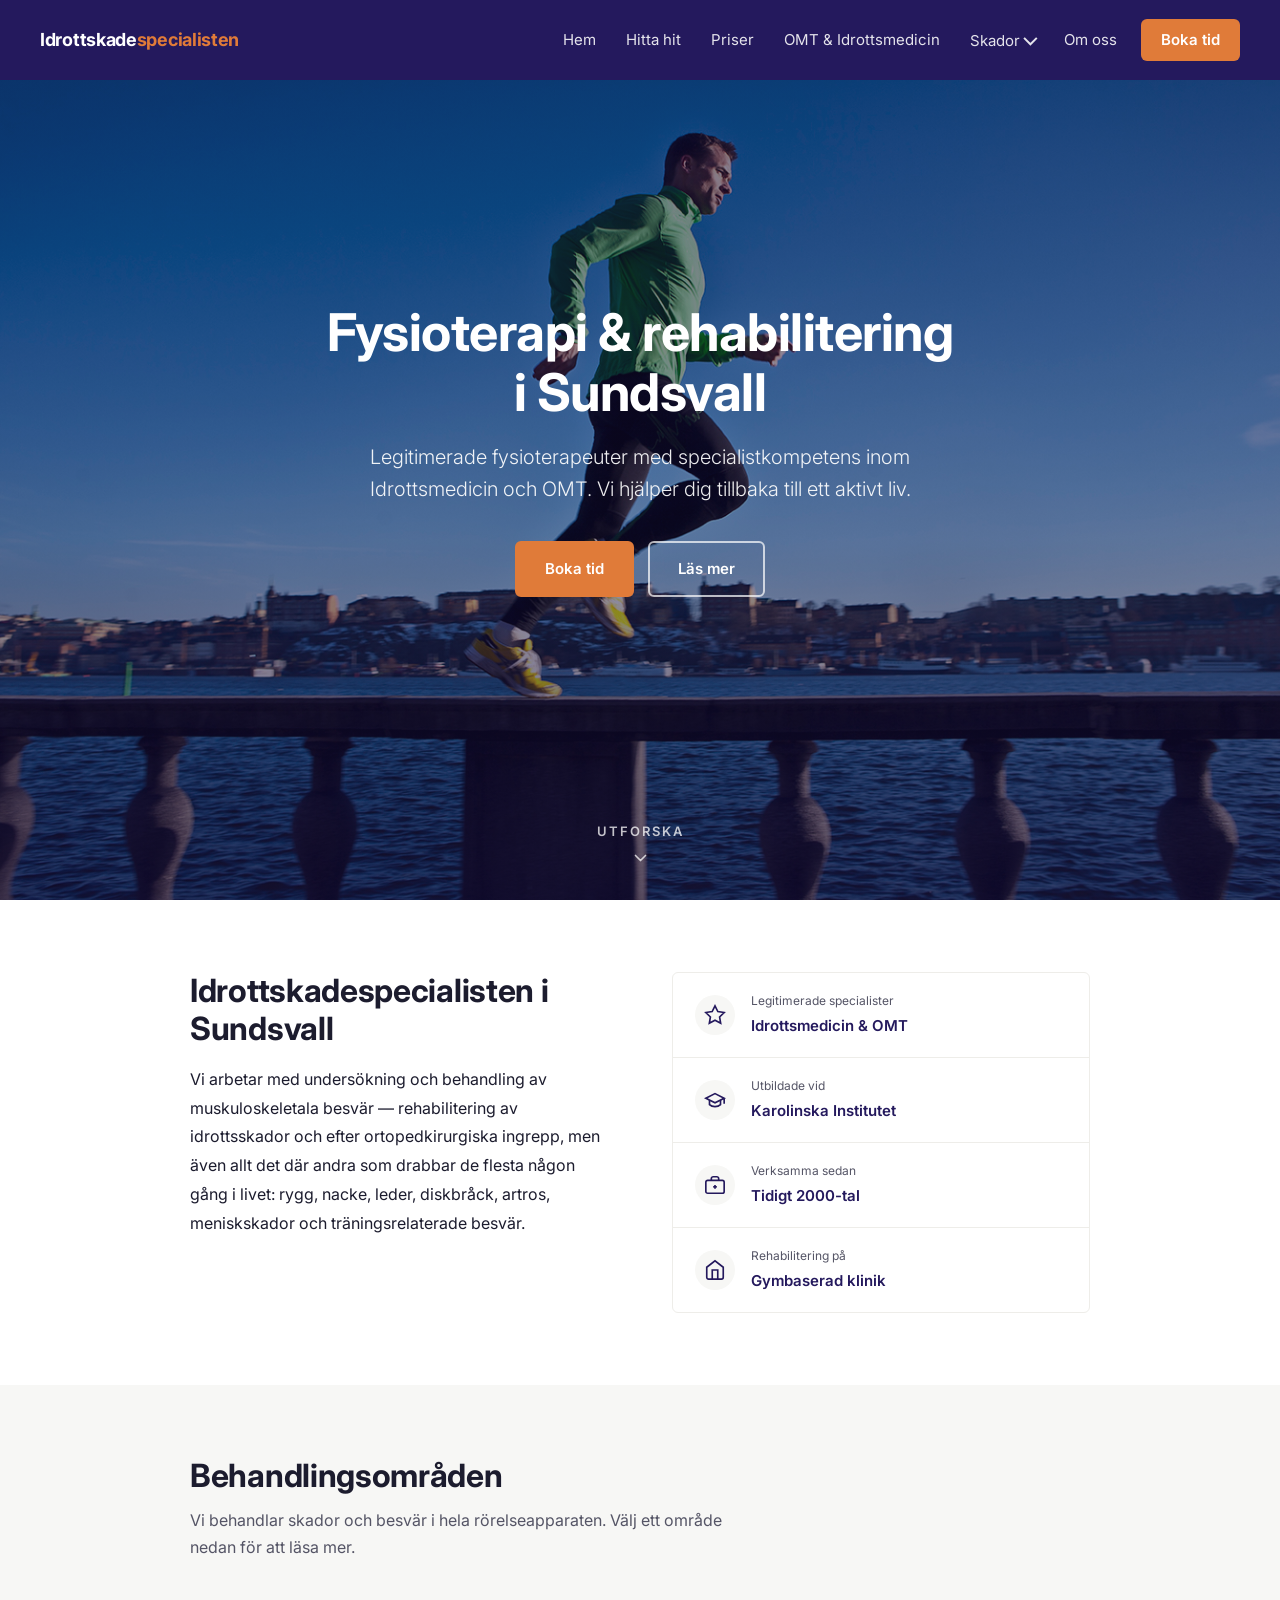
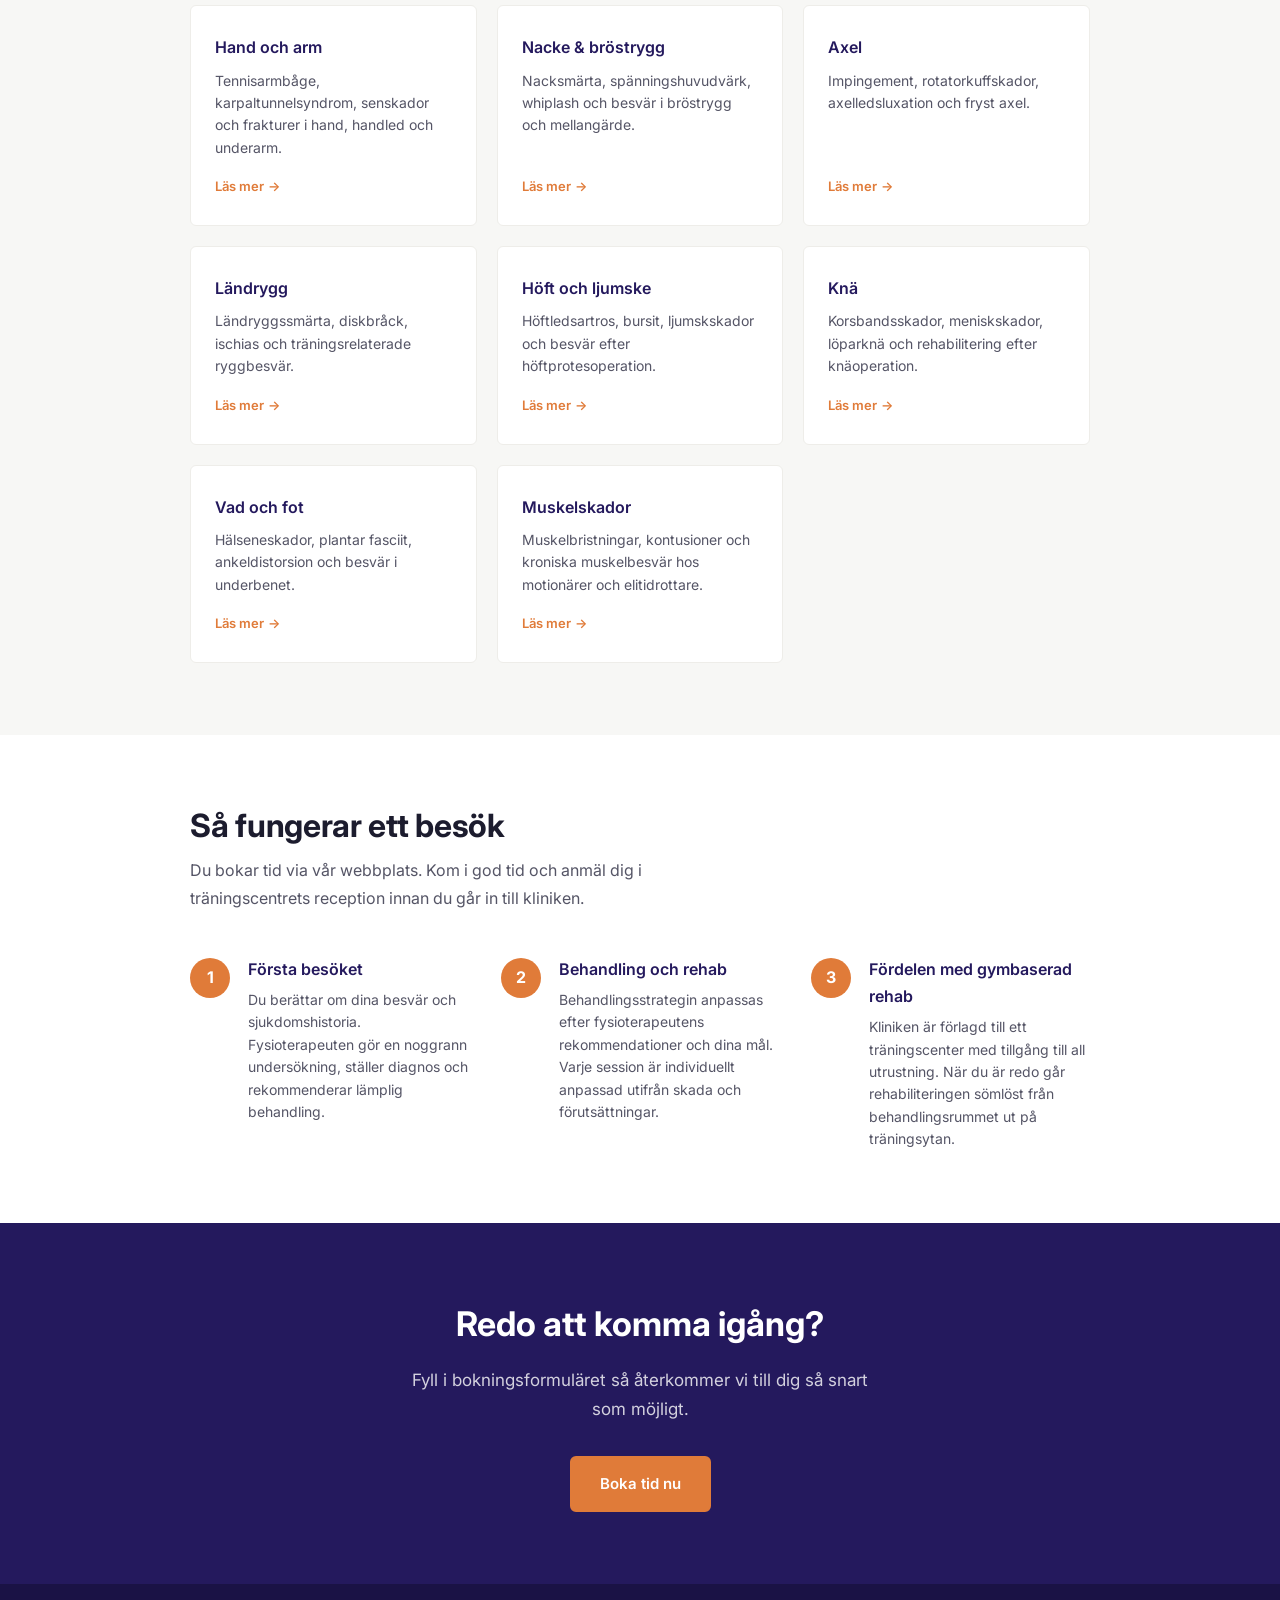
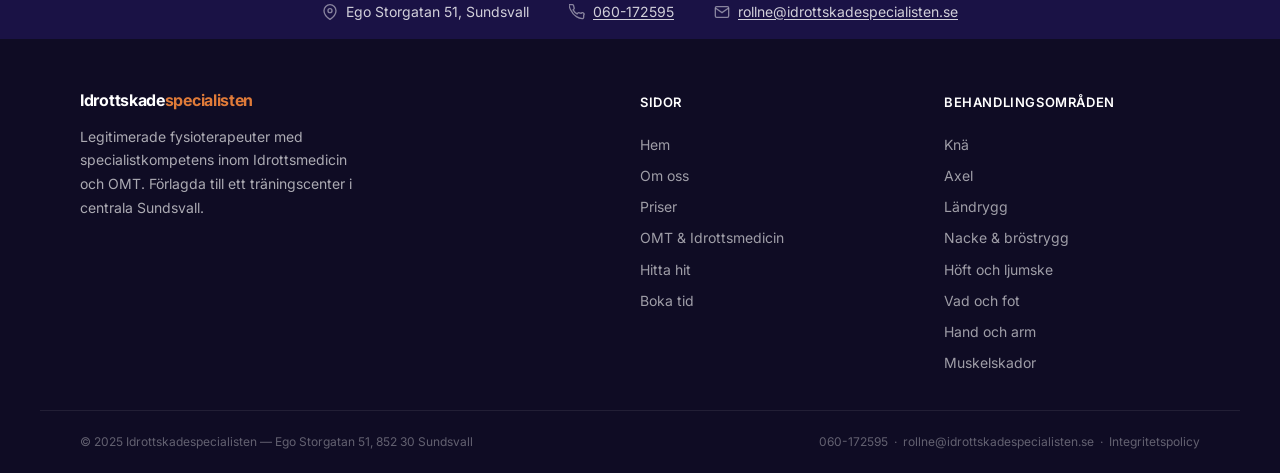
==== commit 82714104: "Add integritetspolicy link to all page footers Co-Authored-By: Claude Sonnet 4.6 <noreply@anthropic." ====
--- a/index.html
+++ b/index.html
@@ -319,7 +319,7 @@
   </div>
   <div class="footer-bottom">
     <span>&copy; 2025 Idrottskadespecialisten &mdash; Ego Storgatan 51, 852 30 Sundsvall</span>
-    <span><a href="tel:060172595">060-172595</a> &nbsp;&middot;&nbsp; <a href="mailto:rollne@idrottskadespecialisten.se">rollne@idrottskadespecialisten.se</a></span>
+    <span><a href="tel:060172595">060-172595</a> &nbsp;&middot;&nbsp; <a href="mailto:rollne@idrottskadespecialisten.se">rollne@idrottskadespecialisten.se</a> &nbsp;&middot;&nbsp; <a href="/integritetspolicy/">Integritetspolicy</a></span>
   </div>
 </footer>
 
--- a/css/style.css
+++ b/css/style.css
@@ -942,6 +942,38 @@
   margin-top: 8px;
 }
 
+/* Checkbox consent */
+.checkbox-label {
+  display: flex;
+  align-items: flex-start;
+  gap: 10px;
+  font-size: 14px;
+  line-height: 1.5;
+  cursor: pointer;
+  max-width: 480px;
+}
+
+.checkbox-label input[type="checkbox"] {
+  flex-shrink: 0;
+  width: 18px;
+  height: 18px;
+  margin-top: 2px;
+  accent-color: var(--navy);
+  cursor: pointer;
+}
+
+/* Formspree inline field errors */
+[data-fs-error] {
+  display: block;
+  font-size: 13px;
+  color: #721c24;
+  margin-top: 4px;
+}
+
+[data-fs-error]:empty {
+  display: none;
+}
+
 /* Success / error messages */
 .form-message {
   padding: 16px 20px;
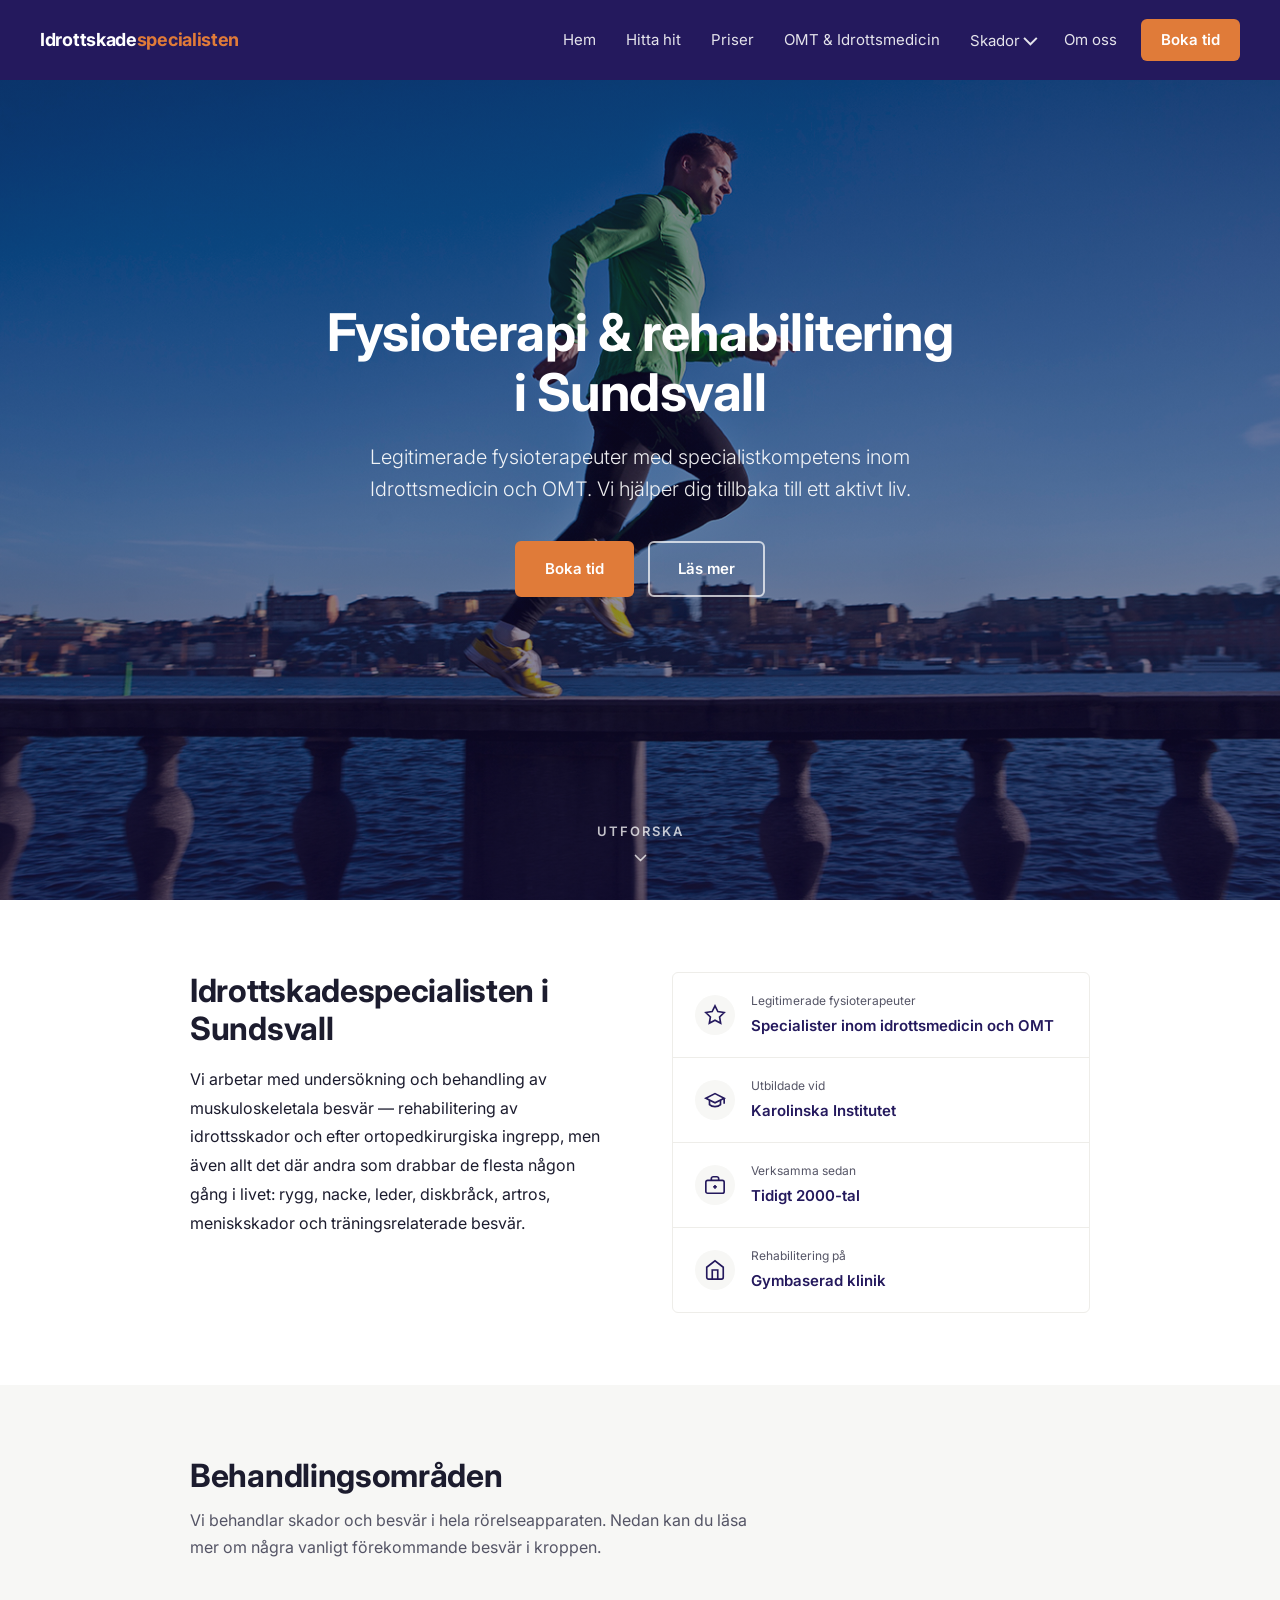
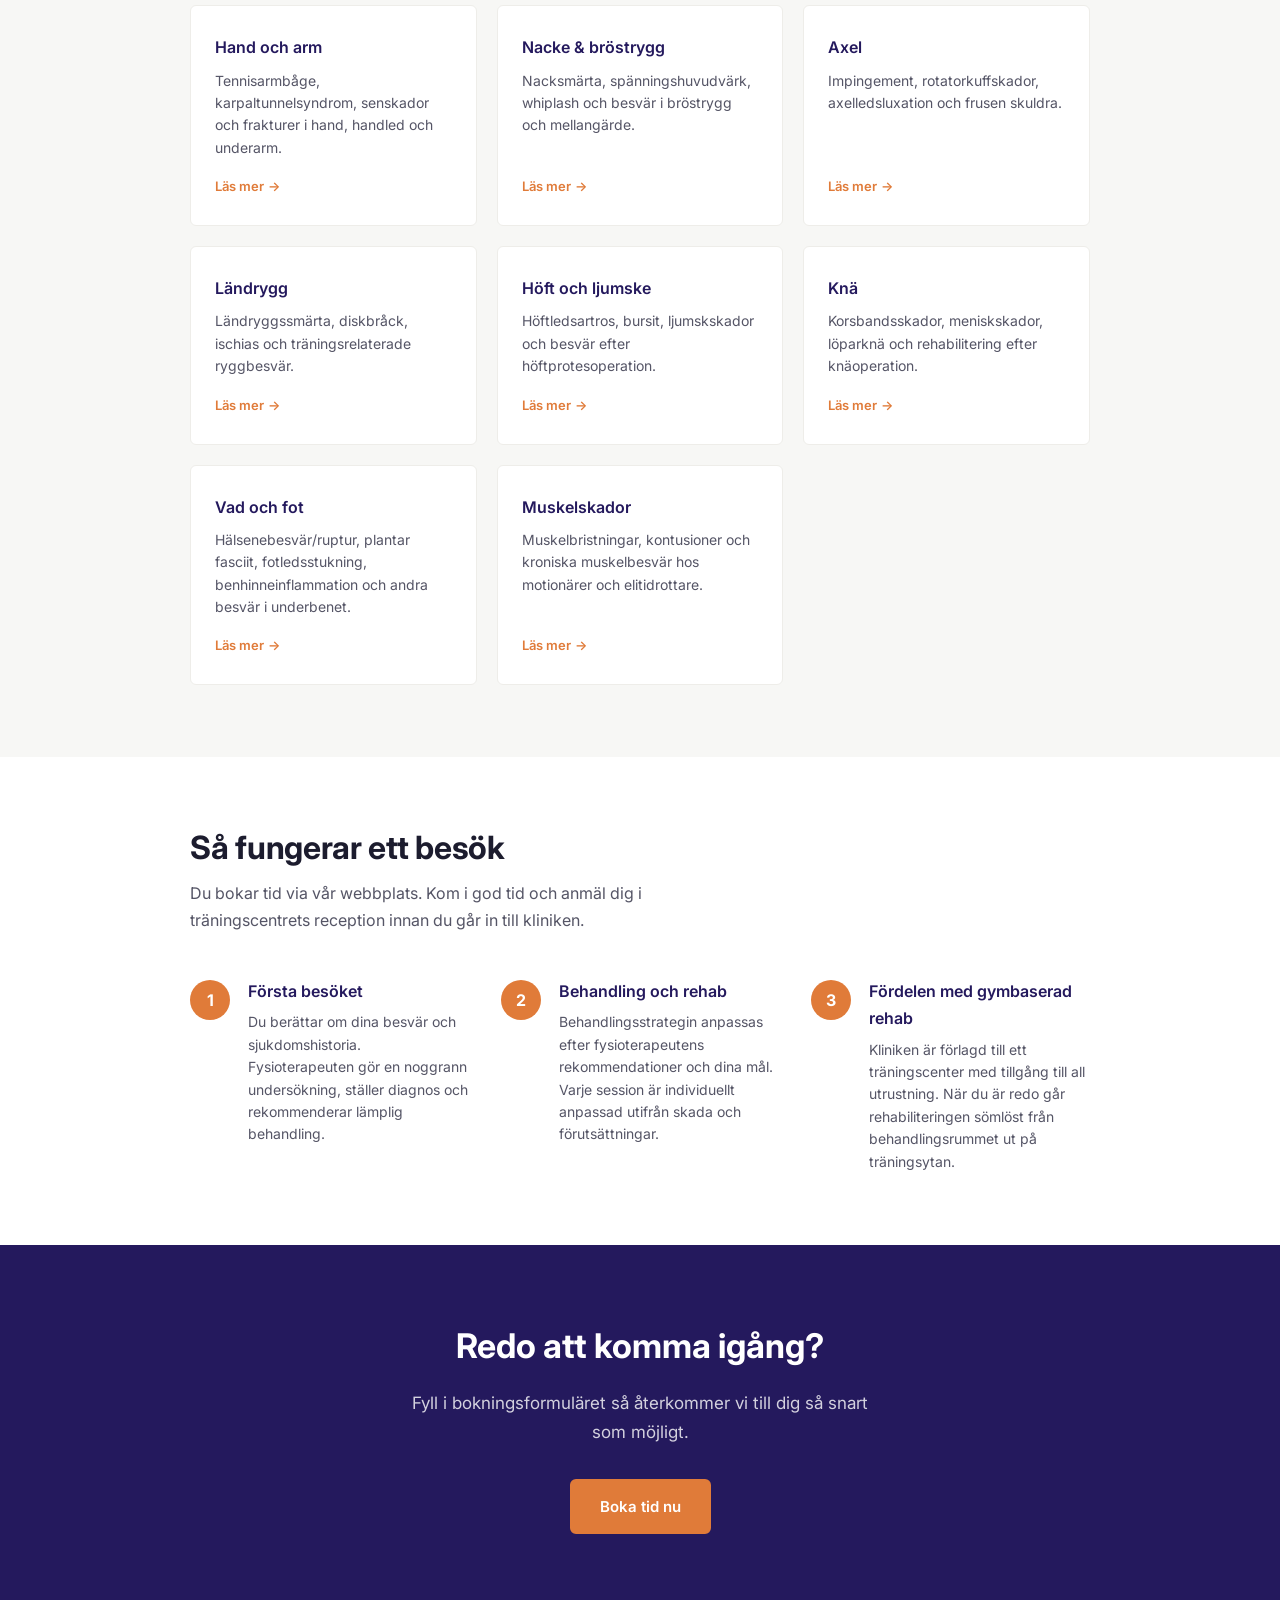
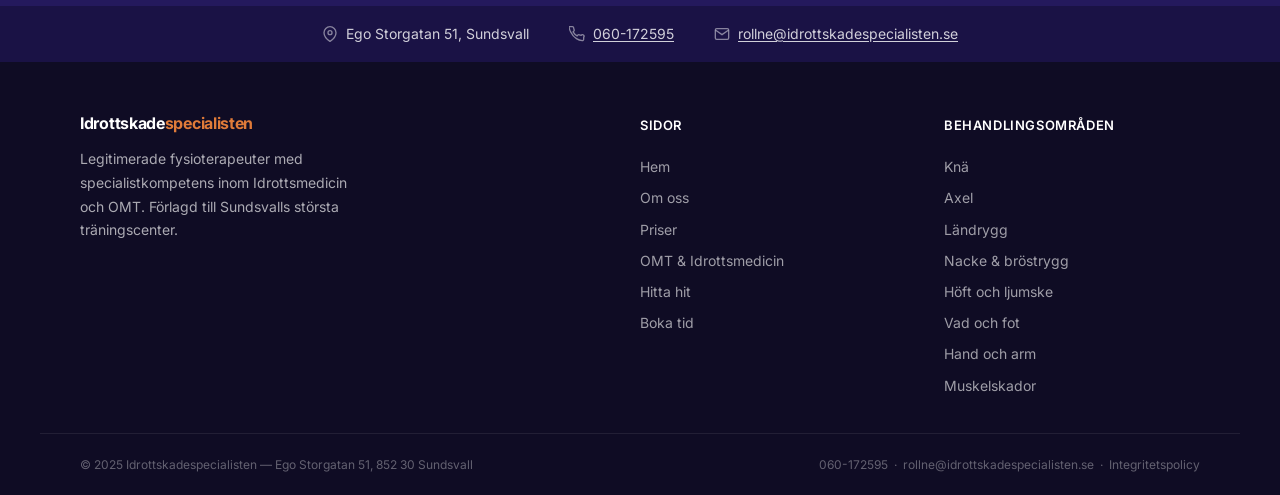
==== commit ce1709e7: "Update texts and map" ====
--- a/index.html
+++ b/index.html
@@ -11,6 +11,7 @@
   <meta property="og:type" content="website">
   <meta property="og:url" content="https://idrottskadespecialisten.se/">
   <meta property="og:locale" content="sv_SE">
+  <meta property="og:image" content="https://idrottskadespecialisten.se/images/logo.png">
   <link rel="icon" type="image/png" href="images/favicon.png">
   <link rel="preconnect" href="https://fonts.googleapis.com">
   <link rel="preconnect" href="https://fonts.gstatic.com" crossorigin>
@@ -146,8 +147,8 @@
               <svg width="22" height="22" viewBox="0 0 24 24" fill="none" stroke="currentColor" stroke-width="1.8"><path d="M12 2l3.09 6.26L22 9.27l-5 4.87 1.18 6.88L12 17.77l-6.18 3.25L7 14.14 2 9.27l6.91-1.01L12 2z"/></svg>
             </div>
             <div>
-              <p class="credential-label">Legitimerade specialister</p>
-              <p class="credential-value">Idrottsmedicin &amp; OMT</p>
+              <p class="credential-label">Legitimerade fysioterapeuter</p>
+              <p class="credential-value">Specialister inom idrottsmedicin och OMT</p>
             </div>
           </div>
           <div class="credential">
@@ -187,7 +188,7 @@
   <section class="section section-alt" aria-labelledby="skador-heading">
     <div class="container">
       <h2 class="section-heading" id="skador-heading">Behandlingsområden</h2>
-      <p class="section-sub">Vi behandlar skador och besvär i hela rörelseapparaten. Välj ett område nedan för att läsa mer.</p>
+      <p class="section-sub">Vi behandlar skador och besvär i hela rörelseapparaten. Nedan kan du läsa mer om några vanligt förekommande besvär i kroppen.</p>
       <div class="cards-grid">
         <a href="/hand-arm/" class="card">
           <h3>Hand och arm</h3>
@@ -201,7 +202,7 @@
         </a>
         <a href="/axel/" class="card">
           <h3>Axel</h3>
-          <p>Impingement, rotatorkuffskador, axelledsluxation och fryst axel.</p>
+          <p>Impingement, rotatorkuffskador, axelledsluxation och frusen skuldra.</p>
           <span class="card-arrow">Läs mer</span>
         </a>
         <a href="/landrygg/" class="card">
@@ -221,7 +222,7 @@
         </a>
         <a href="/vad-fot/" class="card">
           <h3>Vad och fot</h3>
-          <p>Hälseneskador, plantar fasciit, ankeldistorsion och besvär i underbenet.</p>
+          <p>Hälsenebesvär/ruptur, plantar fasciit, fotledsstukning, benhinneinflammation och andra besvär i underbenet.</p>
           <span class="card-arrow">Läs mer</span>
         </a>
         <a href="/muskelskador/" class="card">
@@ -294,7 +295,7 @@
   <div class="footer-inner">
     <div class="footer-brand">
       <span class="site-logo">Idrottskade<span>specialisten</span></span>
-      <p>Legitimerade fysioterapeuter med specialistkompetens inom Idrottsmedicin och OMT. Förlagda till ett träningscenter i centrala Sundsvall.</p>
+      <p>Legitimerade fysioterapeuter med specialistkompetens inom Idrottsmedicin och OMT. Förlagd till Sundsvalls största träningscenter.</p>
     </div>
     <div class="footer-col">
       <h4>Sidor</h4>
--- a/css/style.css
+++ b/css/style.css
@@ -1002,12 +1002,9 @@
   border-radius: var(--radius);
   overflow: hidden;
   border: 1px solid var(--grey-light);
-  aspect-ratio: 16/7;
-}
-.map-wrap iframe {
-  width: 100%;
-  height: 100%;
-  border: none;
+  display: inline-block;
+}
+.map-wrap img {
   display: block;
 }
 
@@ -1203,9 +1200,6 @@
     font-size: 28px;
   }
 
-  .map-wrap {
-    aspect-ratio: 4/3;
-  }
 }
 
 @media (max-width: 420px) {
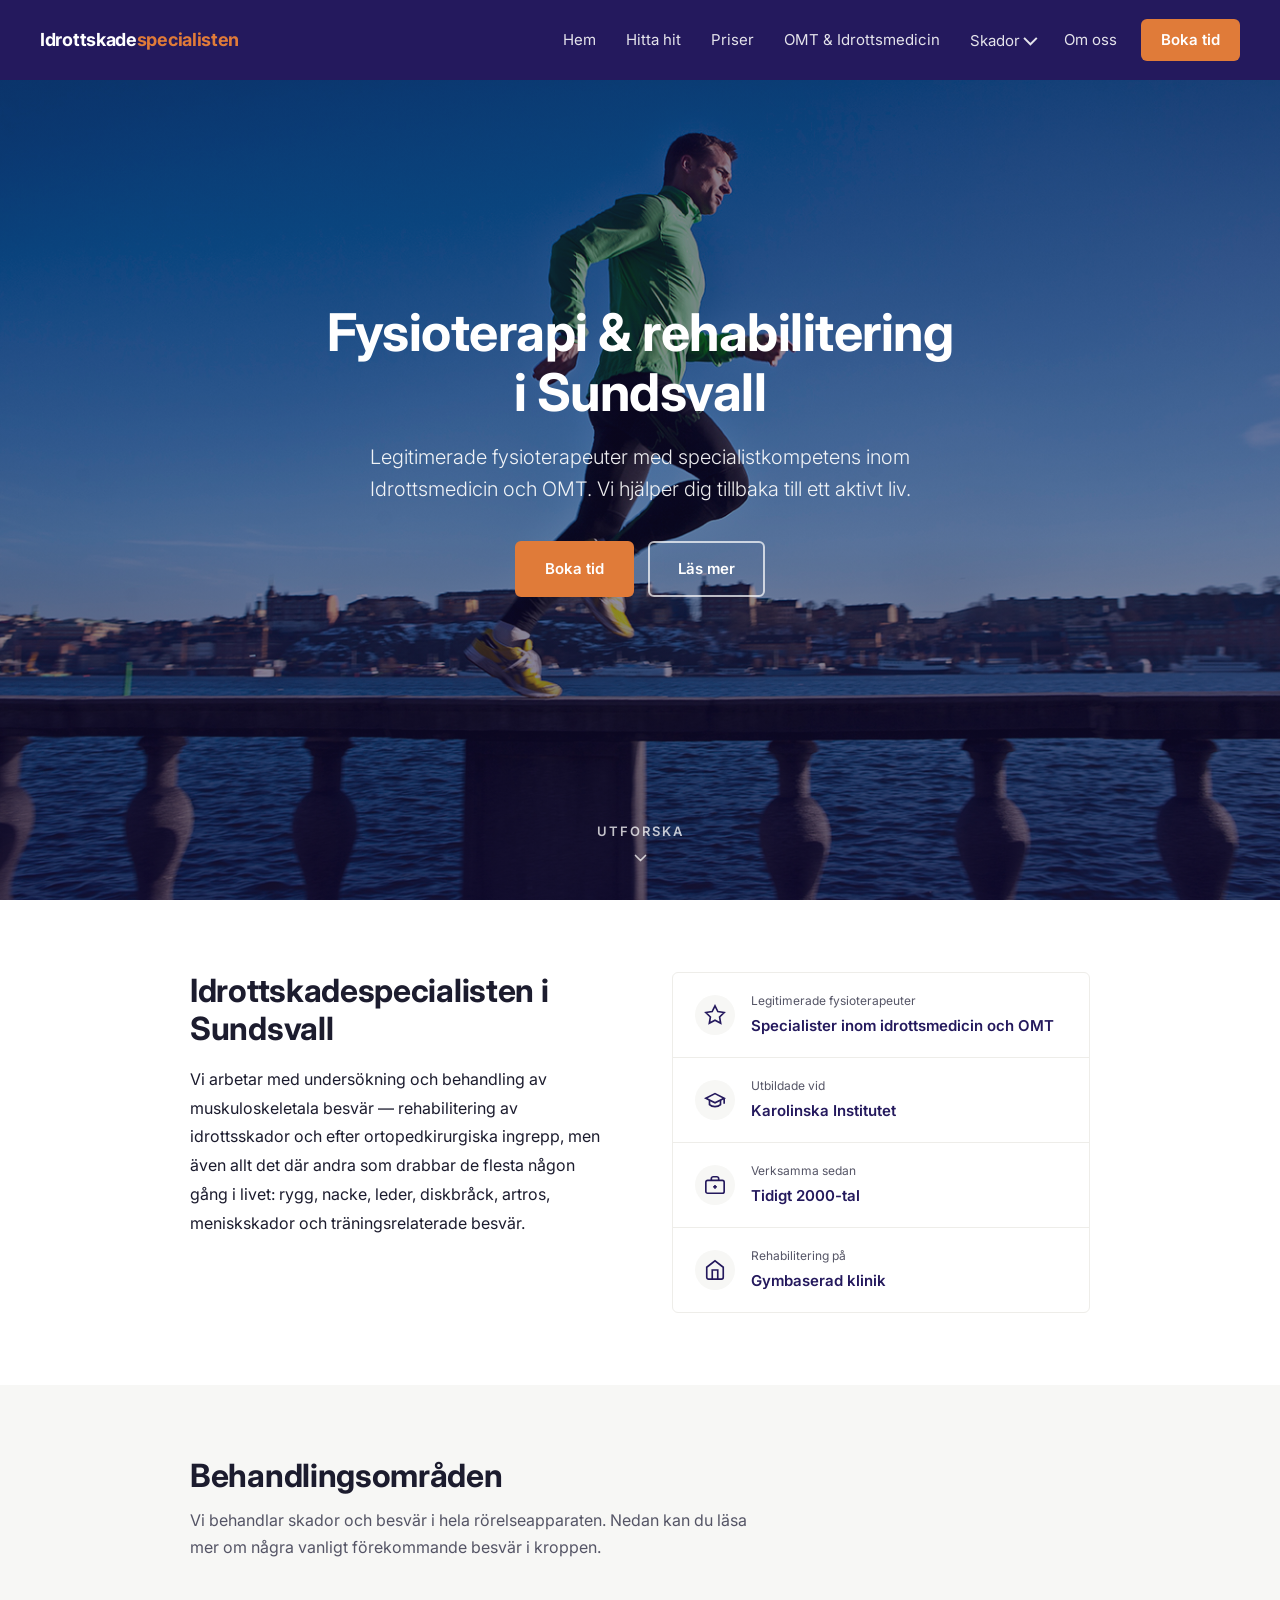
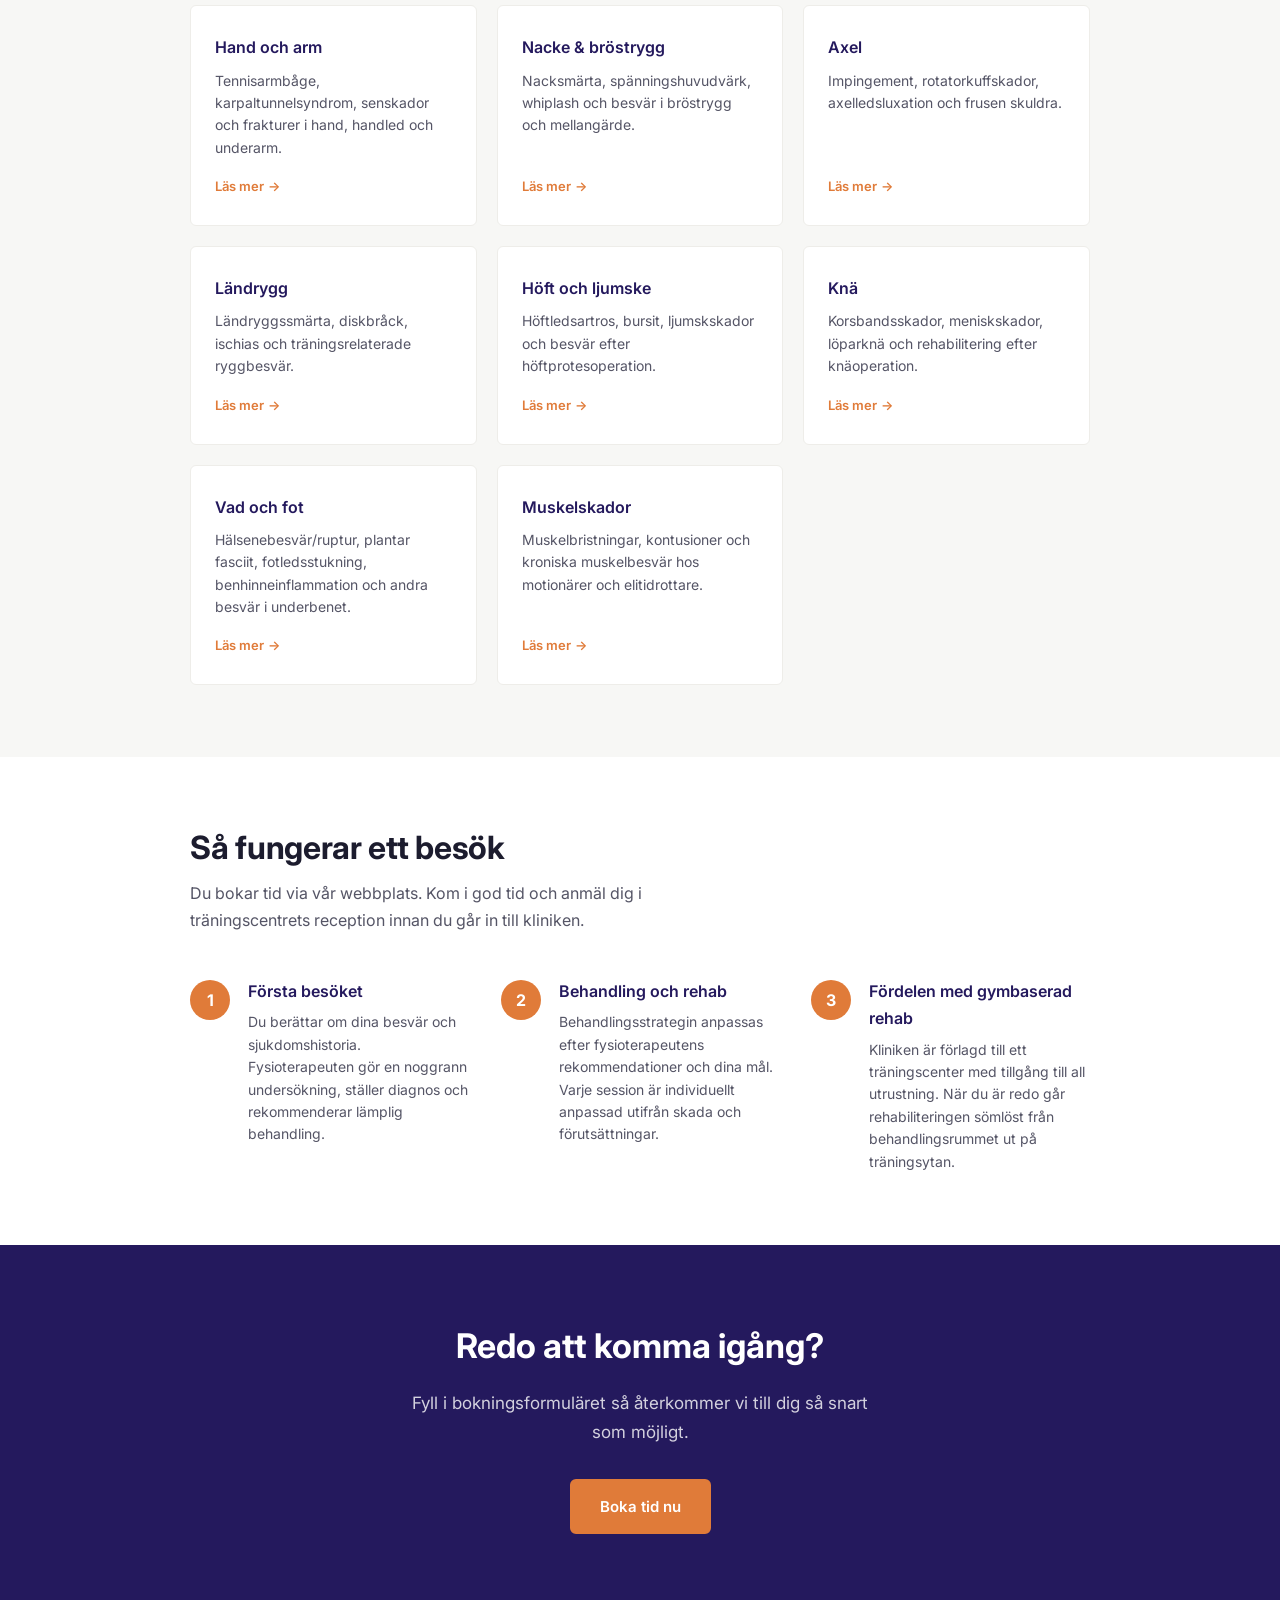
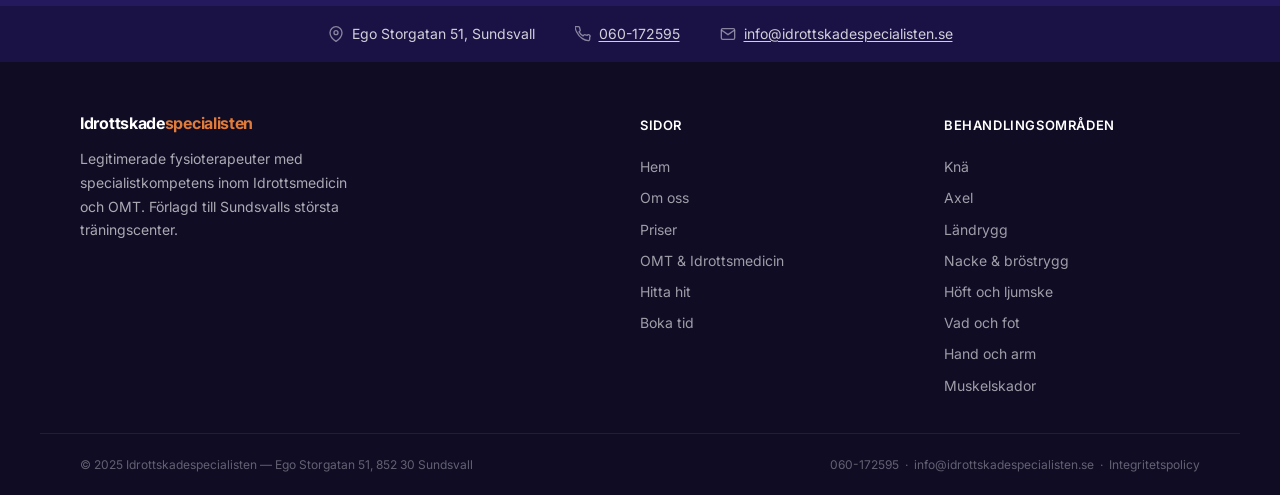
==== commit 161e656b: "Update emails, and booking page" ====
--- a/index.html
+++ b/index.html
@@ -1,4 +1,4 @@
-<!DOCTYPE html>
+﻿<!DOCTYPE html>
 <html lang="sv">
 <head>
   <meta charset="UTF-8">
@@ -25,7 +25,7 @@
     "description": "Fysioterapi, rehabilitering och behandling av idrottsskador och muskuloskeletala besvär i Sundsvall",
     "url": "https://idrottskadespecialisten.se",
     "telephone": "060-172595",
-    "email": "rollne@idrottskadespecialisten.se",
+    "email": "info@idrottskadespecialisten.se",
     "address": {
       "@type": "PostalAddress",
       "streetAddress": "Ego Storgatan 51",
@@ -286,7 +286,7 @@
   </div>
   <div class="info-item">
     <svg width="16" height="16" viewBox="0 0 24 24" fill="none" stroke="currentColor" stroke-width="2" aria-hidden="true"><path d="M4 4h16c1.1 0 2 .9 2 2v12c0 1.1-.9 2-2 2H4c-1.1 0-2-.9-2-2V6c0-1.1.9-2 2-2z"/><polyline points="22,6 12,13 2,6"/></svg>
-    <a href="mailto:rollne@idrottskadespecialisten.se">rollne@idrottskadespecialisten.se</a>
+    <a href="mailto:info@idrottskadespecialisten.se">info@idrottskadespecialisten.se</a>
   </div>
 </div>
 
@@ -320,7 +320,7 @@
   </div>
   <div class="footer-bottom">
     <span>&copy; 2025 Idrottskadespecialisten &mdash; Ego Storgatan 51, 852 30 Sundsvall</span>
-    <span><a href="tel:060172595">060-172595</a> &nbsp;&middot;&nbsp; <a href="mailto:rollne@idrottskadespecialisten.se">rollne@idrottskadespecialisten.se</a> &nbsp;&middot;&nbsp; <a href="/integritetspolicy/">Integritetspolicy</a></span>
+    <span><a href="tel:060172595">060-172595</a> &nbsp;&middot;&nbsp; <a href="mailto:info@idrottskadespecialisten.se">info@idrottskadespecialisten.se</a> &nbsp;&middot;&nbsp; <a href="/integritetspolicy/">Integritetspolicy</a></span>
   </div>
 </footer>
 
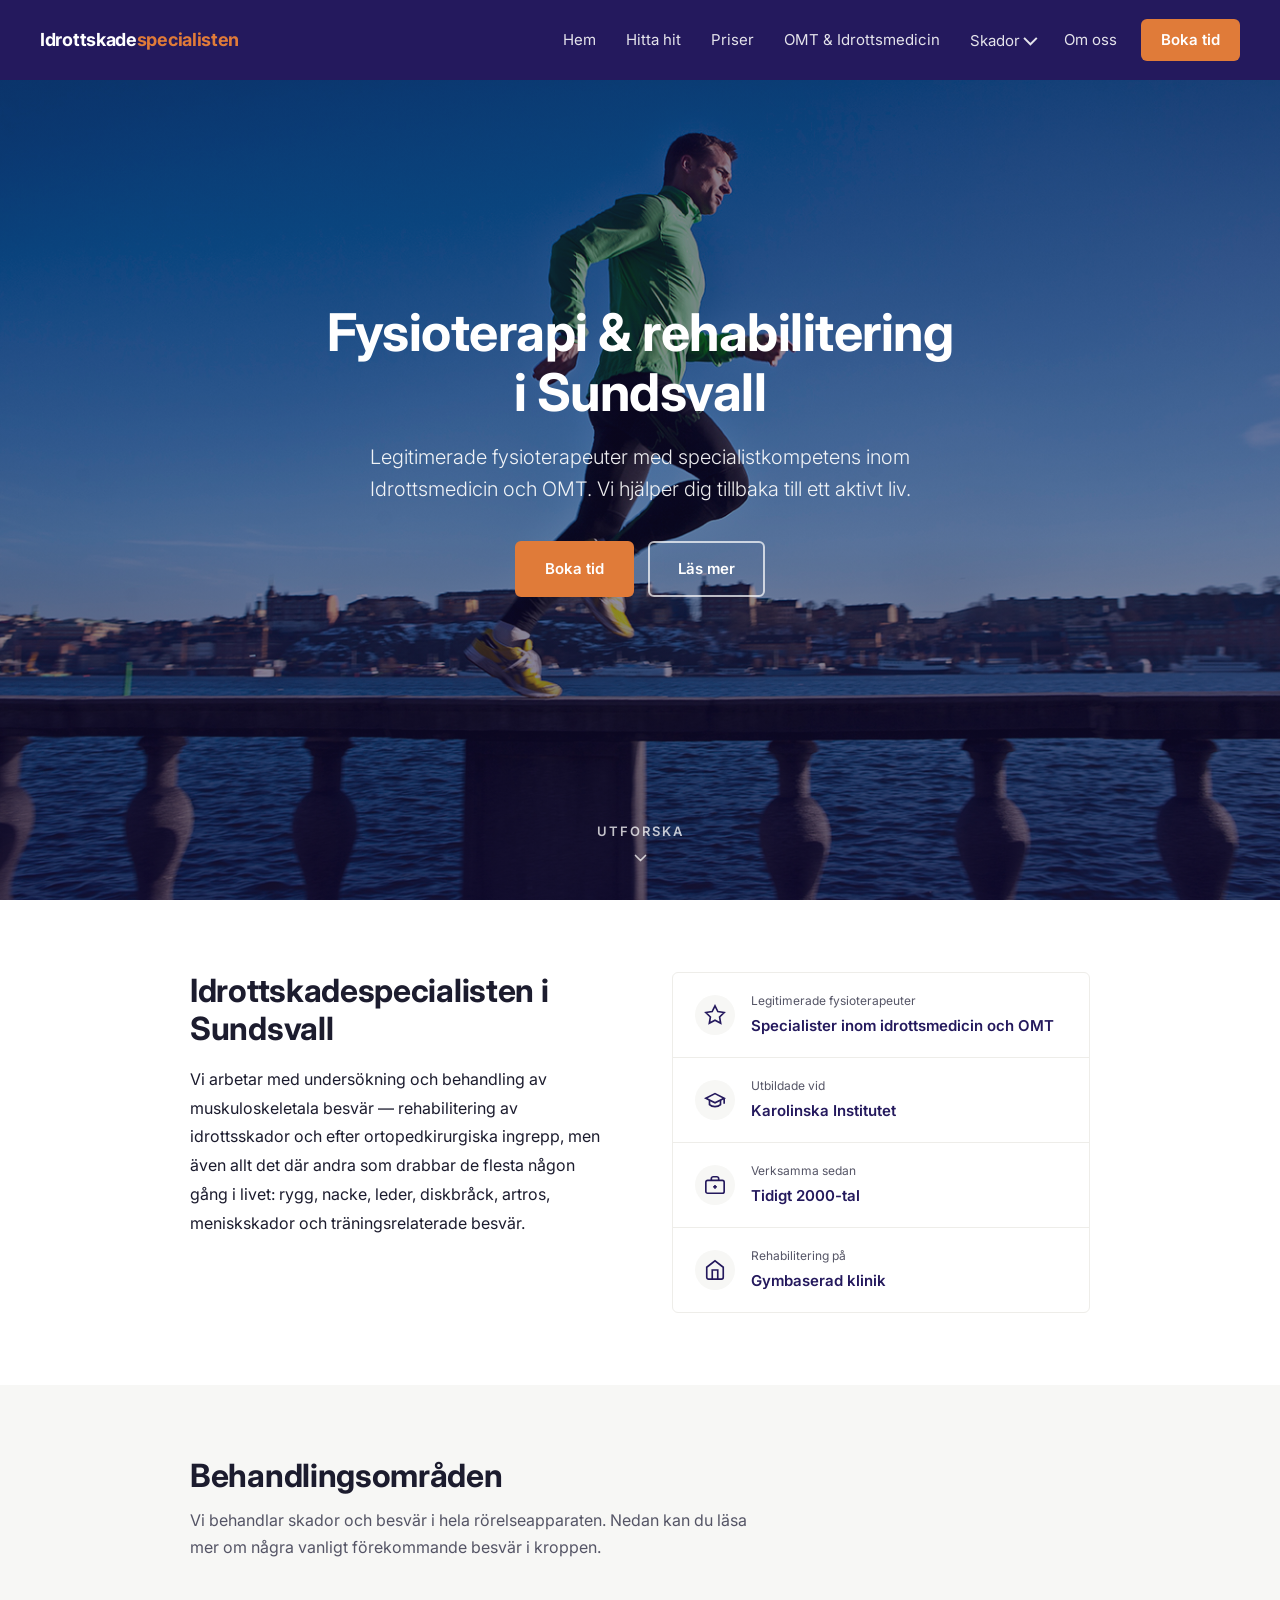
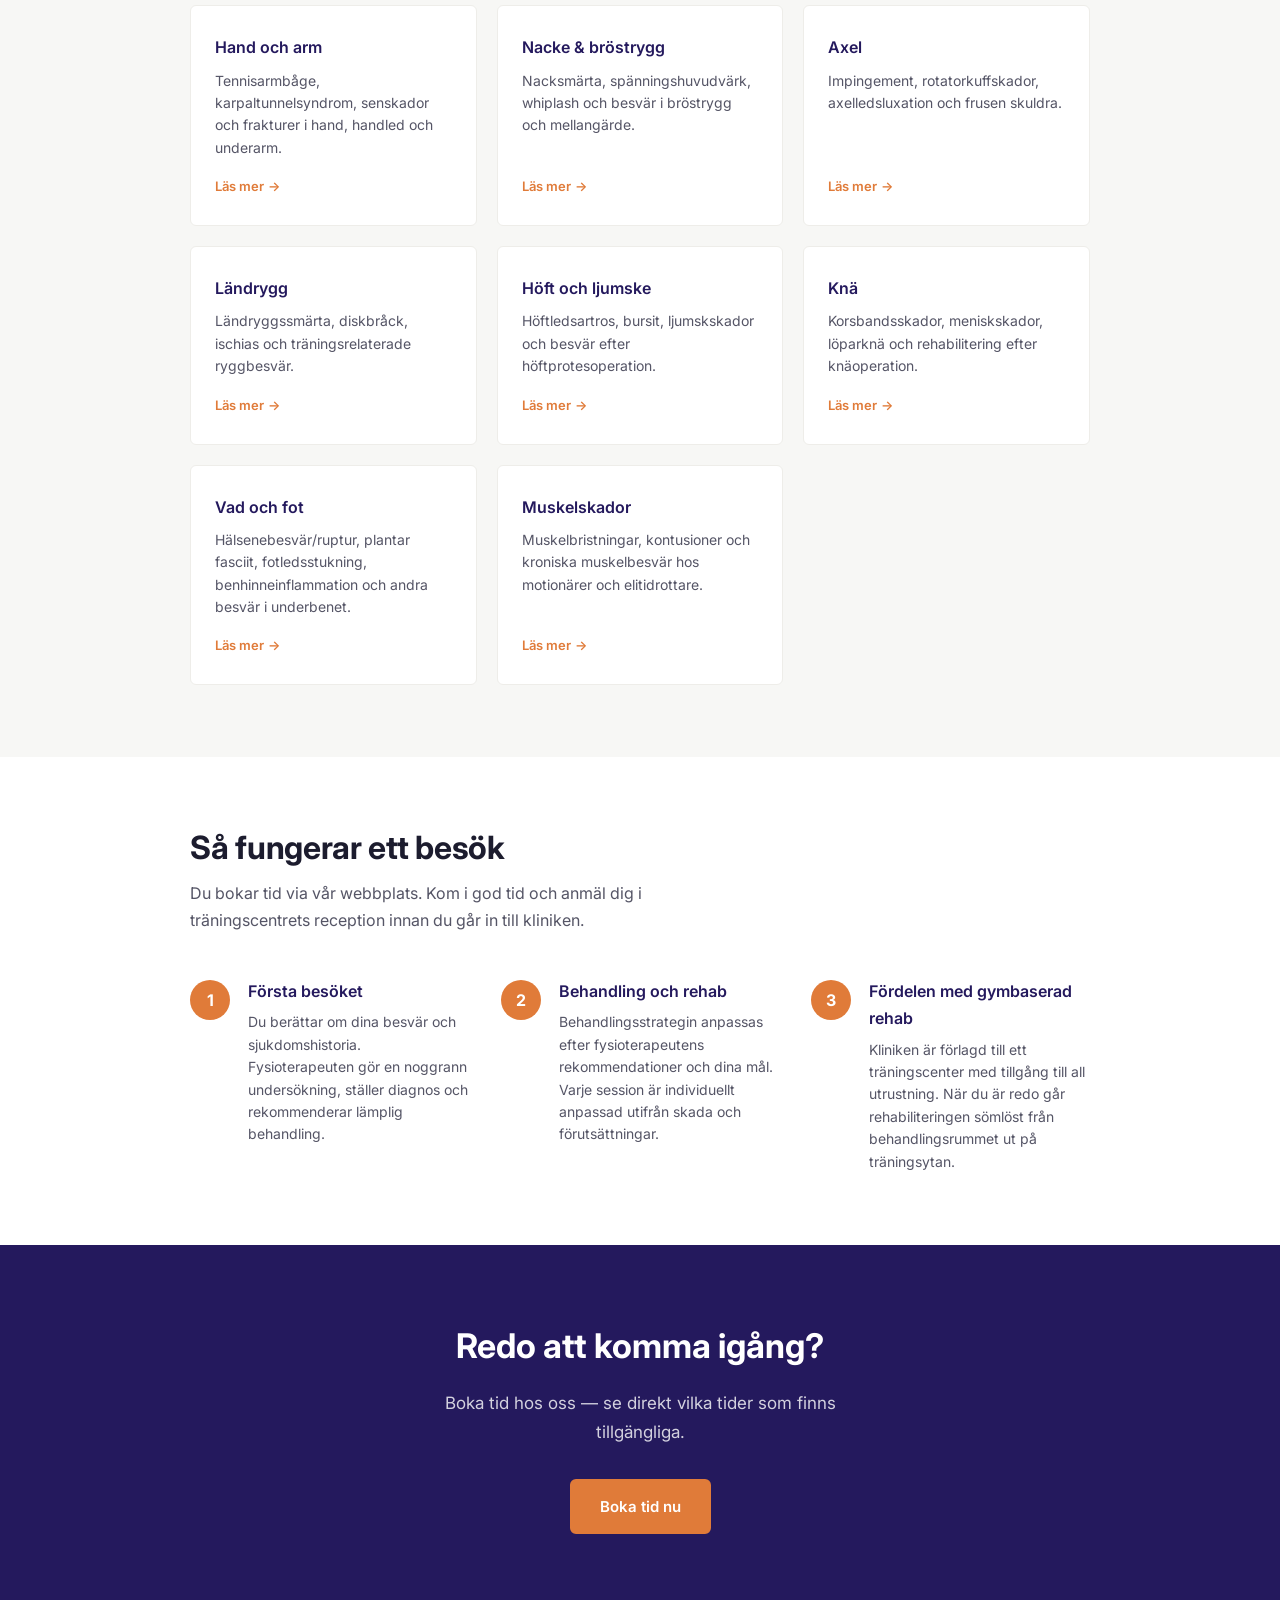
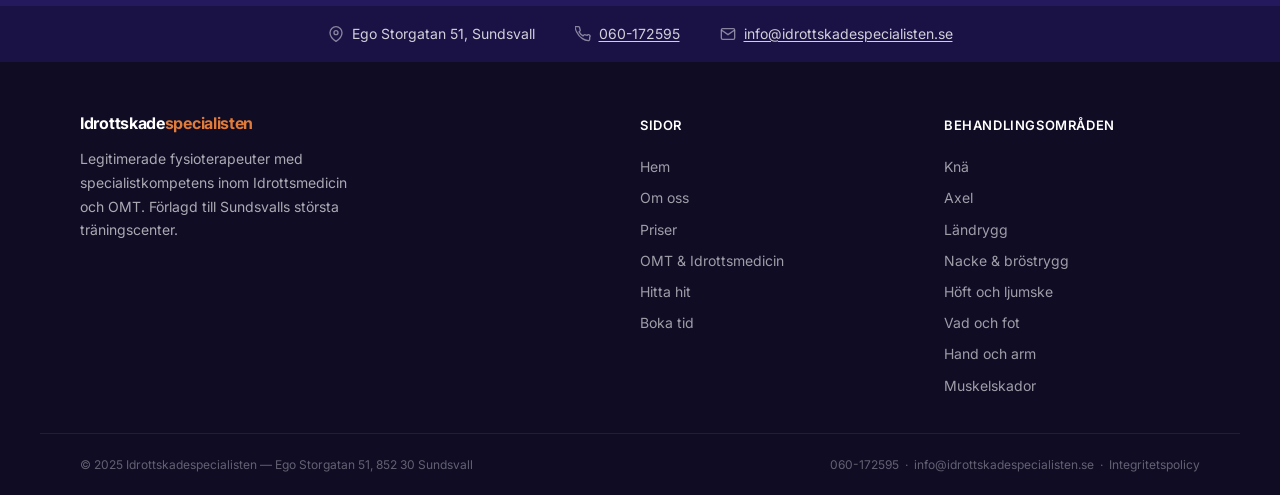
==== commit 3e624f64: "Add semester banner and update booking text" ====
--- a/index.html
+++ b/index.html
@@ -268,7 +268,7 @@
   <!-- CTA -->
   <section class="cta-banner" aria-labelledby="cta-heading">
     <h2 id="cta-heading">Redo att komma igång?</h2>
-    <p>Fyll i bokningsformuläret så återkommer vi till dig så snart som möjligt.</p>
+    <p>Boka tid hos oss — se direkt vilka tider som finns tillgängliga.</p>
     <a href="/bokning/" class="btn btn-primary">Boka tid nu</a>
   </section>
 
--- a/css/style.css
+++ b/css/style.css
@@ -767,6 +767,19 @@
 }
 
 /* ------------------------------------------------------------
+   11b. Semester banner
+   ------------------------------------------------------------ */
+.semester-banner {
+  background: #fff3cd;
+  border-bottom: 2px solid #f0c040;
+  color: #7a5a00;
+  text-align: center;
+  padding: 14px 24px;
+  font-size: 15px;
+  font-weight: 600;
+}
+
+/* ------------------------------------------------------------
    12. CTA banner
    ------------------------------------------------------------ */
 .cta-banner {
